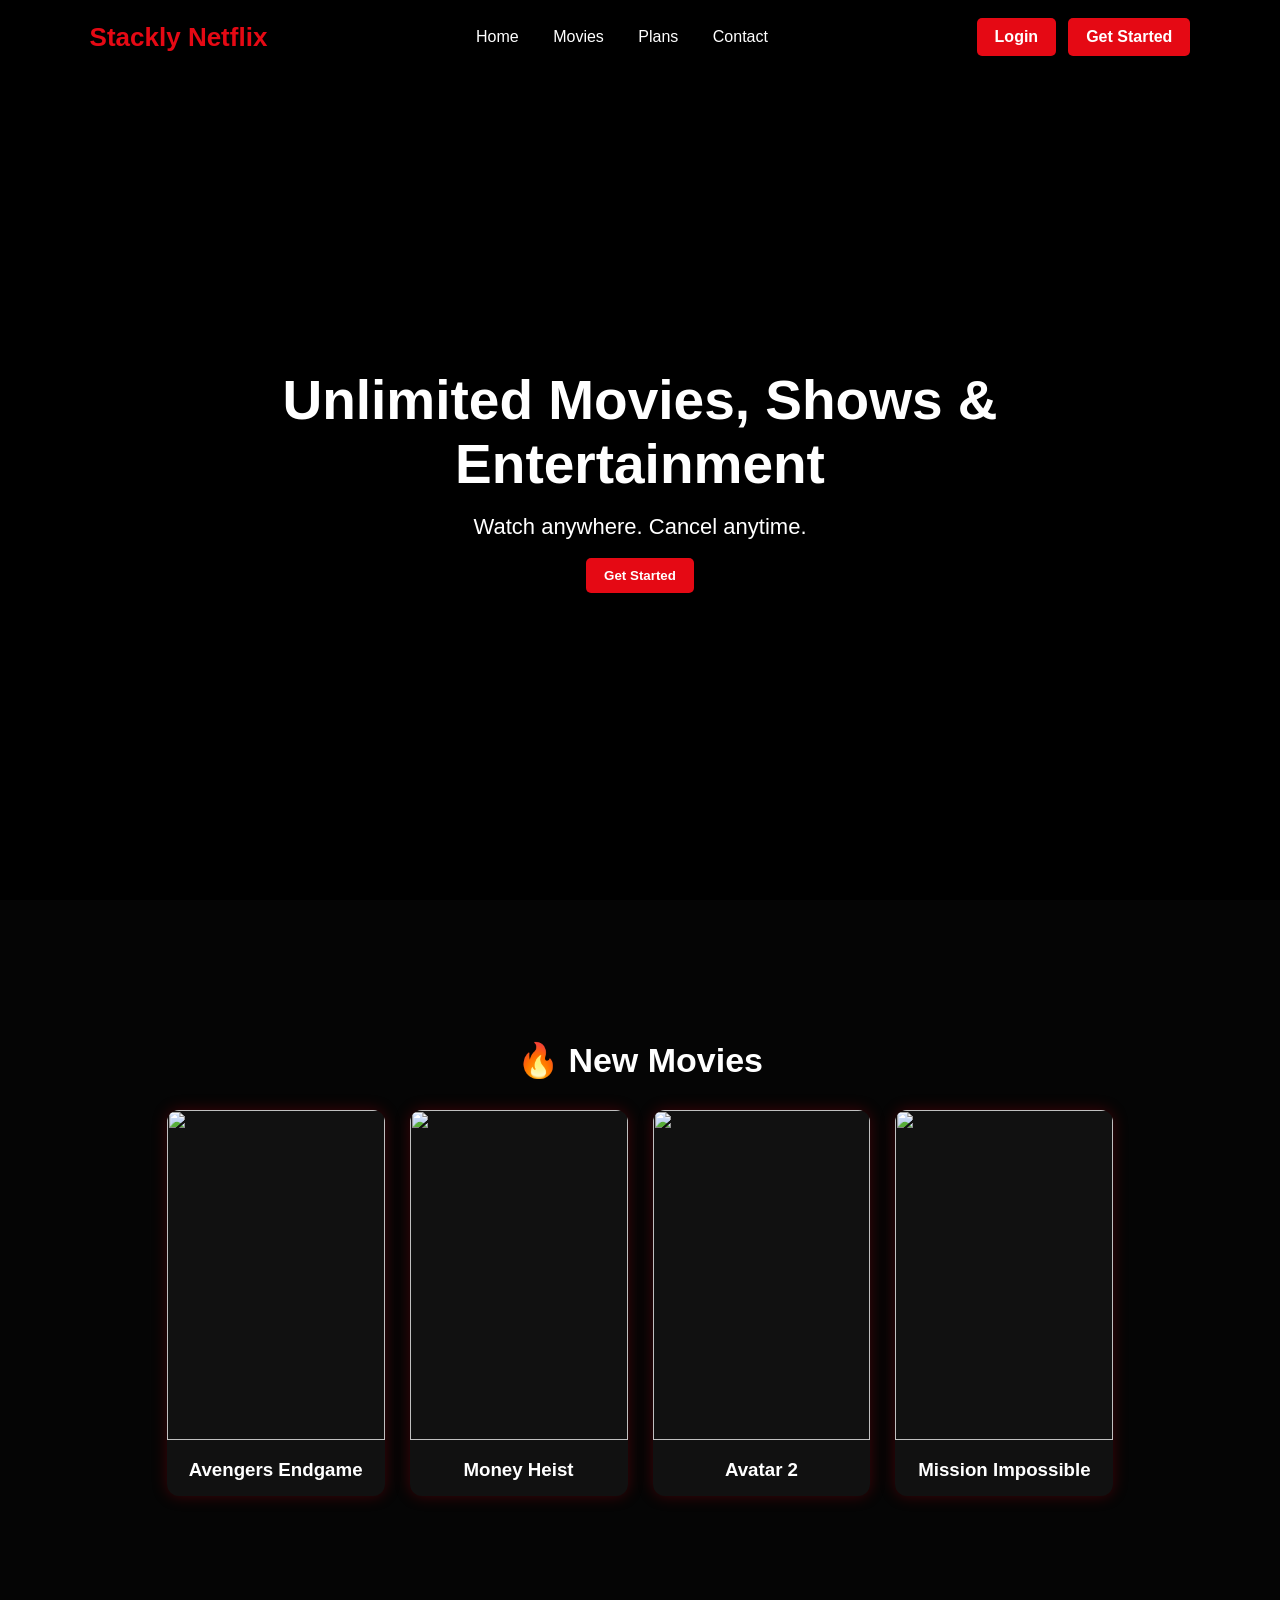
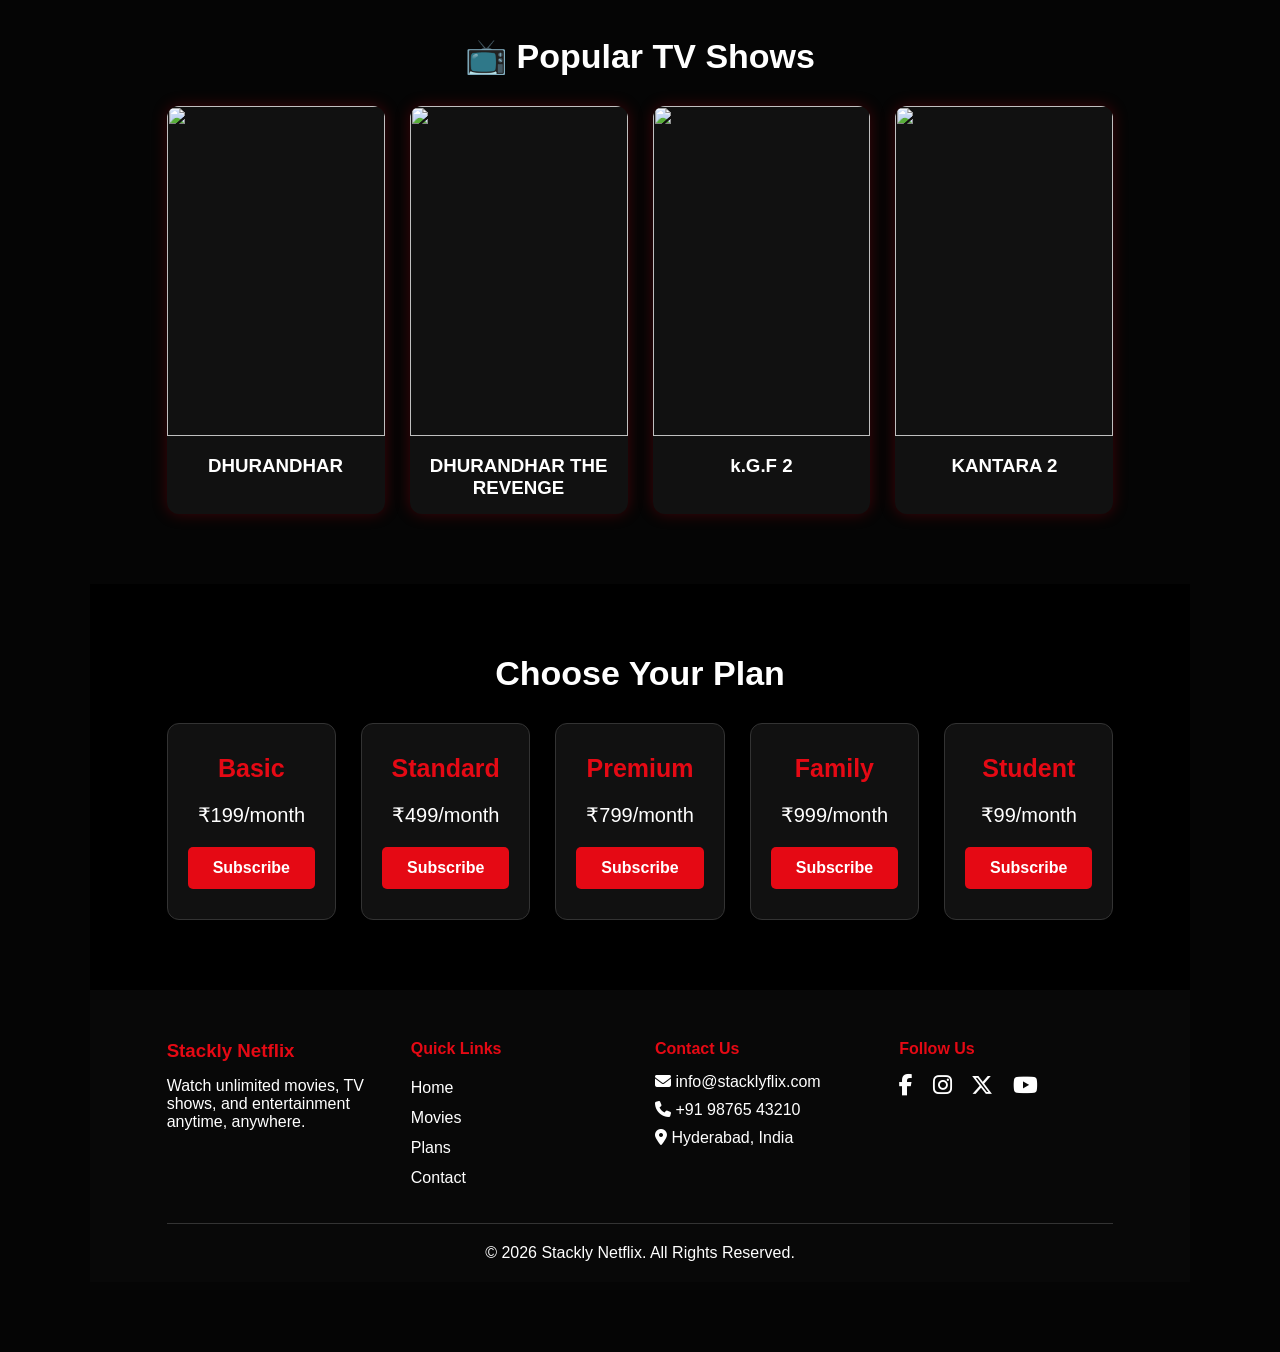
==== index.html @ 2a537968 "Add files via upload" ====
<!DOCTYPE html>
<html lang="en">
<head>
  <meta charset="UTF-8" />
  <meta name="viewport" content="width=device-width, initial-scale=1.0" />
  <title>Stackly Netflix</title>
  <link rel="stylesheet" href="style.css" />
  <link rel="stylesheet" href="https://cdnjs.cloudflare.com/ajax/libs/font-awesome/6.5.1/css/all.min.css">
</head>

<body>
<!-- STACKLY LOADER -->
<div id="stackly-loader">
  <div class="stackly-spinner"></div>
  <div class="stackly-text">STACKLY</div>
</div>

<header>
  <h2 class="logo">Stackly Netflix</h2>

 <nav id="navLinks">
 <a href="#home">Home</a>
<a href="#movies">Movies</a>
<a href="#plans">Plans</a>
<a href="#contact">Contact</a>
</nav>
<div class="header-buttons">
  <a href="login.html" class="login">Login</a>
  <a href="get.html" class="get-started">
    Get Started
  </a>
</div>

  <button class="menu" onclick="toggleMenu()">☰</button>
</header>

<section class="hero">
  <div class="hero-content">
    <h1>Unlimited Movies, Shows & Entertainment</h1>
    <p>Watch anywhere. Cancel anytime.</p>

    <button class="hero-btn" onclick="window.location.href='get.html'">
      Get Started
    </button>

  </div>
</section>

<section id="movies" class="movies">
  <section class="movies">
  <h2>🔥 New Movies</h2>

  <div class="movie-grid">
    <div class="card">
      <img src="https://image.tmdb.org/t/p/original/z0gRHPKq0uX2YY5YqKRLiRCoBqN.jpg" alt="">
      <h3>Avengers Endgame</h3>
    </div>

    <div class="card">
      <img src="https://wallpapers.com/images/file/money-heist-mask-poster-dx4lvs2rl0ue430z.jpg" alt="">
      <h3>Money Heist</h3>
    </div>

    <div class="card">
      <img src="https://wallpapercave.com/wp/wp11484155.jpg" alt="">
      <h3>Avatar 2</h3>
    </div>

    <div class="card">
      <img src="https://static1.srcdn.com/wordpress/wp-content/uploads/2023/05/mission-impossible-dead-reckoning-poster.jpg" alt="">
      <h3>Mission Impossible</h3>
    </div>
  </div>
</section>

<section class="movies">
  <h2>📺 Popular TV Shows</h2>

  <div class="movie-grid">
    <div class="card">
      <img src="https://image.tmdb.org/t/p/original/zSZhWTkPBom7kb8cACf2H9eKeXo.jpg" alt="">
      <h3>DHURANDHAR</h3>
    </div>

    <div class="card">
      <img src="https://images.herzindagi.info/her-zindagi-english/images/2026/03/18/article/image/Dhurandhar-2-Twitter-Review-1773849126388.webp" alt="">
      <h3>DHURANDHAR THE REVENGE</h3>
    </div>

    <div class="card">
      <img src="https://wallpapers.com/images/hd/kgf-4k-chapter-2-poster-jraa73rvcy52zh1f.jpg" alt="">
      <h3>k.G.F 2</h3>
    </div>

    <div class="card">
      <img src="https://img.boxofficewala.in/spai/ret_img,q_cdnize/boxofficewala.in/wp-content/uploads/2025/10/kantara.webp" alt="">
      <h3>KANTARA 2</h3>
    </div>
  </div>
</section>


<section id="plans" class="plans">
  <h2>Choose Your Plan</h2>
  <div class="plan-box">
    <div class="plan">
      <h3>Basic</h3>
      <p>₹199/month</p>
      <a href="404.html" class="subscribe-btn">Subscribe</a>
    </div>
    <div class="plan">
      <h3>Standard</h3>
      <p>₹499/month</p>
      <a href="404.html" class="subscribe-btn">Subscribe</a>
    </div>
    <div class="plan">
      <h3>Premium</h3>
      <p>₹799/month</p>
      <a href="404.html" class="subscribe-btn">Subscribe</a>
    </div>
    <div class="plan">
      <h3>Family</h3>
      <p>₹999/month</p>
      <a href="404.html" class="subscribe-btn">Subscribe</a>
    </div>
    <div class="plan">
      <h3>Student</h3>
      <p>₹99/month</p>
      <a href="404.html" class="subscribe-btn">Subscribe</a>
      
  </div>

</section>

<footer id="contact">
  <div class="footer-container">

    <div class="footer-about">
      <h3>Stackly Netflix</h3>
      <p>Watch unlimited movies, TV shows, and entertainment anytime, anywhere.</p>
    </div>

    <div class="footer-links">
      <h4>Quick Links</h4>
      <ul>
        <li><a href="#home">Home</a></li>
        <li><a href="#movies">Movies</a></li>
        <li><a href="#plans">Plans</a></li>
        <li><a href="#contact">Contact</a></li>
      </ul>
    </div>

    <div class="footer-contact">
      <h4>Contact Us</h4>
      <p><i class="fas fa-envelope"></i> info@stacklyflix.com</p>
      <p><i class="fas fa-phone"></i> +91 98765 43210</p>
      <p><i class="fas fa-map-marker-alt"></i> Hyderabad, India</p>
    </div>

    <div class="footer-social">

      <h4>Follow Us</h4>
      <div class="social-icons">
        <a href="404.html"><i class="fab fa-facebook-f"></i></a>
        <a href="404.html"><i class="fab fa-instagram"></i></a>
        <a href="404.html"><i class="fab fa-x-twitter"></i></a>
        <a href="404.html"><i class="fab fa-youtube"></i></a>
      </div>
    </div>

  </div>

  <div class="footer-bottom">
    <p>© <span id="year"></span> Stackly Netflix. All Rights Reserved.</p>
  </div>
</footer>

<script src="script.js"></script>
</body>
</html>
---- style.css ----
* {
  margin: 0;
  padding: 0;
  box-sizing: border-box;
  font-family: Arial, sans-serif;
}

html {
  scroll-behavior: smooth;
}

body {
  background: #000;
  color: #fff;
}

/* LOADER */
#stackly-loader {
  position: fixed;
  inset: 0;
  background: #000;
  display: flex;
  flex-direction: column;
  align-items: center;
  justify-content: center;
  z-index: 99999;
}

.stackly-spinner {
  width: 70px;
  height: 70px;
  border: 6px solid #333;
  border-top: 6px solid #e50914;
  border-radius: 50%;
  animation: spin 1s linear infinite;
}

.stackly-text {
  margin-top: 20px;
  color: #e50914;
  font-size: 30px;
  font-weight: bold;
  letter-spacing: 4px;
}

#stackly-loader.hide {
  opacity: 0;
  visibility: hidden;
  transition: 0.6s ease;
}

@keyframes spin {
  to {
    transform: rotate(360deg);
  }
}

/* HEADER */
header {
  width: 100%;
  padding: 18px 7%;
  display: flex;
  align-items: center;
  justify-content: space-between;
  background: rgba(0, 0, 0, 0.85);
  position: fixed;
  top: 0;
  z-index: 1000;
}

.logo {
  color: #e50914;
  font-size: 26px;
}

nav a {
  color: #fff;
  text-decoration: none;
  margin: 0 15px;
  font-weight: 500;
}

nav a:hover {
  color: #e50914;
}

.header-buttons {
  display: flex;
  gap: 12px;
  align-items: center;
}

.login,
.get-started,
.hero-btn,
.plan button {
  background: #e50914;
  color: #fff;
  border: none;
  padding: 10px 18px;
  border-radius: 5px;
  cursor: pointer;
  text-decoration: none;
  font-weight: bold;
}

.login:hover,
.get-started:hover,
.hero-btn:hover,
.plan button:hover {
  background: #b20710;
}

.menu {
  display: none;
  background: none;
  color: white;
  border: none;
  font-size: 30px;
  cursor: pointer;
}

/* HERO */
.hero {
  min-height: 100vh;
  background:
    linear-gradient(rgba(0,0,0,0.7), rgba(0,0,0,0.8)),
    url("https://wallpapercave.com/wp/wp1917119.jpg") center/cover no-repeat;
  display: flex;
  align-items: center;
  justify-content: center;
  text-align: center;
  padding: 120px 20px 60px;
}

.hero-content h1 {
  font-size: 55px;
  max-width: 850px;
}

.hero-content p {
  font-size: 22px;
  margin: 18px 0;
}

/* MOVIES */
.movies {
  padding: 70px 7%;
  background: #050505;
}

.movies h2,
.plans h2 {
  font-size: 34px;
  margin-bottom: 30px;
  text-align: center;
}

.movie-grid {
  display: grid;
  grid-template-columns: repeat(4, 1fr);
  gap: 25px;
}

.card {
  background: #111;
  border-radius: 12px;
  overflow: hidden;
  transition: 0.3s;
  box-shadow: 0 0 15px rgba(229, 9, 20, 0.25);
}

.card:hover {
  transform: translateY(-10px);
  box-shadow: 0 0 25px rgba(229, 9, 20, 0.6);
}

.card img {
  width: 100%;
  height: 330px;
  object-fit: cover;
}

.card h3 {
  padding: 15px;
  text-align: center;
}
.subscribe-btn {
  display: inline-block;
  padding: 12px 25px;
  background: #e50914;
  color: #fff;
  text-decoration: none;
  border-radius: 5px;
  font-weight: bold;
}

.subscribe-btn:hover {
  background: #b20710;
}
/* PLANS */
.plans {
  padding: 70px 7%;
  background: #000;
}

.plan-box {
  display: grid;
  grid-template-columns: repeat(5, 1fr);
  gap: 25px;
}

.plan {
  background: #111;
  padding: 30px 20px;
  text-align: center;
  border-radius: 12px;
  border: 1px solid #333;
  transition: 0.3s;
}

.plan:hover {
  transform: scale(1.05);
  border-color: #e50914;
  box-shadow: 0 0 25px rgba(229, 9, 20, 0.5);
}

.plan h3 {
  color: #e50914;
  font-size: 25px;
}

.plan p {
  margin: 20px 0;
  font-size: 20px;
}

/* FOOTER */
footer {
  background: #080808;
  padding: 50px 7% 20px;
}

.footer-container {
  display: grid;
  grid-template-columns: repeat(4, 1fr);
  gap: 30px;
}

footer h3,
footer h4 {
  color: #e50914;
  margin-bottom: 15px;
}

.footer-links ul {
  list-style: none;
}

.footer-links a {
  color: white;
  text-decoration: none;
  line-height: 30px;
}

.footer-links a:hover {
  color: #e50914;
}

.footer-contact p {
  margin-bottom: 10px;
}

.social-icons a {
  color: white;
  margin-right: 15px;
  font-size: 22px;
}

.social-icons a:hover {
  color: #e50914;
}

.footer-bottom {
  text-align: center;
  border-top: 1px solid #333;
  margin-top: 30px;
  padding-top: 20px;
}

/* RESPONSIVE */
@media (max-width: 992px) {
  .movie-grid,
  .plan-box,
  .footer-container {
    grid-template-columns: repeat(2, 1fr);
  }

  .hero-content h1 {
    font-size: 42px;
  }
}

@media (max-width: 768px) {
  nav {
    position: absolute;
    top: 70px;
    left: 0;
    width: 100%;
    background: #000;
    display: none;
    flex-direction: column;
    text-align: center;
    padding: 20px 0;
  }

  nav.active {
    display: flex;
  }

  nav a {
    margin: 12px 0;
  }

  .header-buttons {
    display: none;
  }

  .menu {
    display: block;
  }

  .movie-grid,
  .plan-box,
  .footer-container {
    grid-template-columns: 1fr;
  }

  .hero-content h1 {
    font-size: 32px;
  }

  .hero-content p {
    font-size: 18px;
  }

  .card img {
    height: 380px;
  }
}
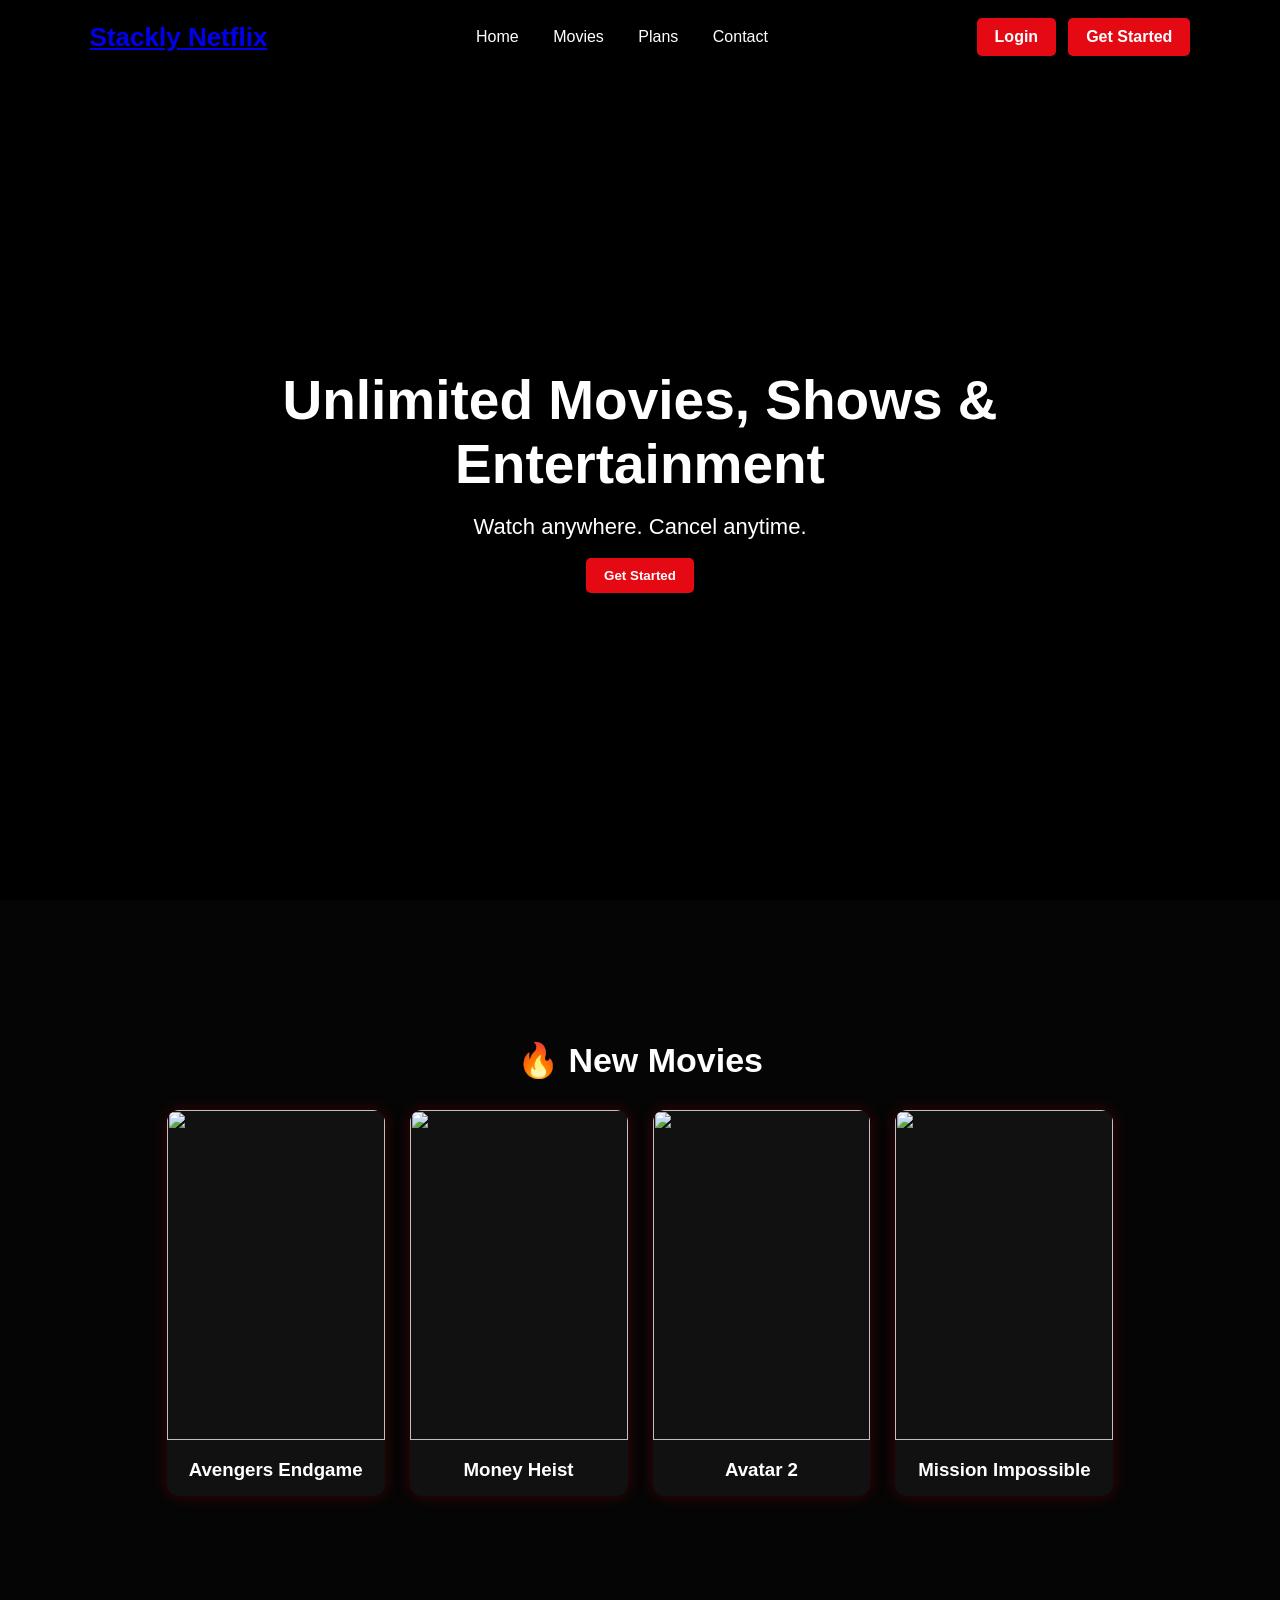
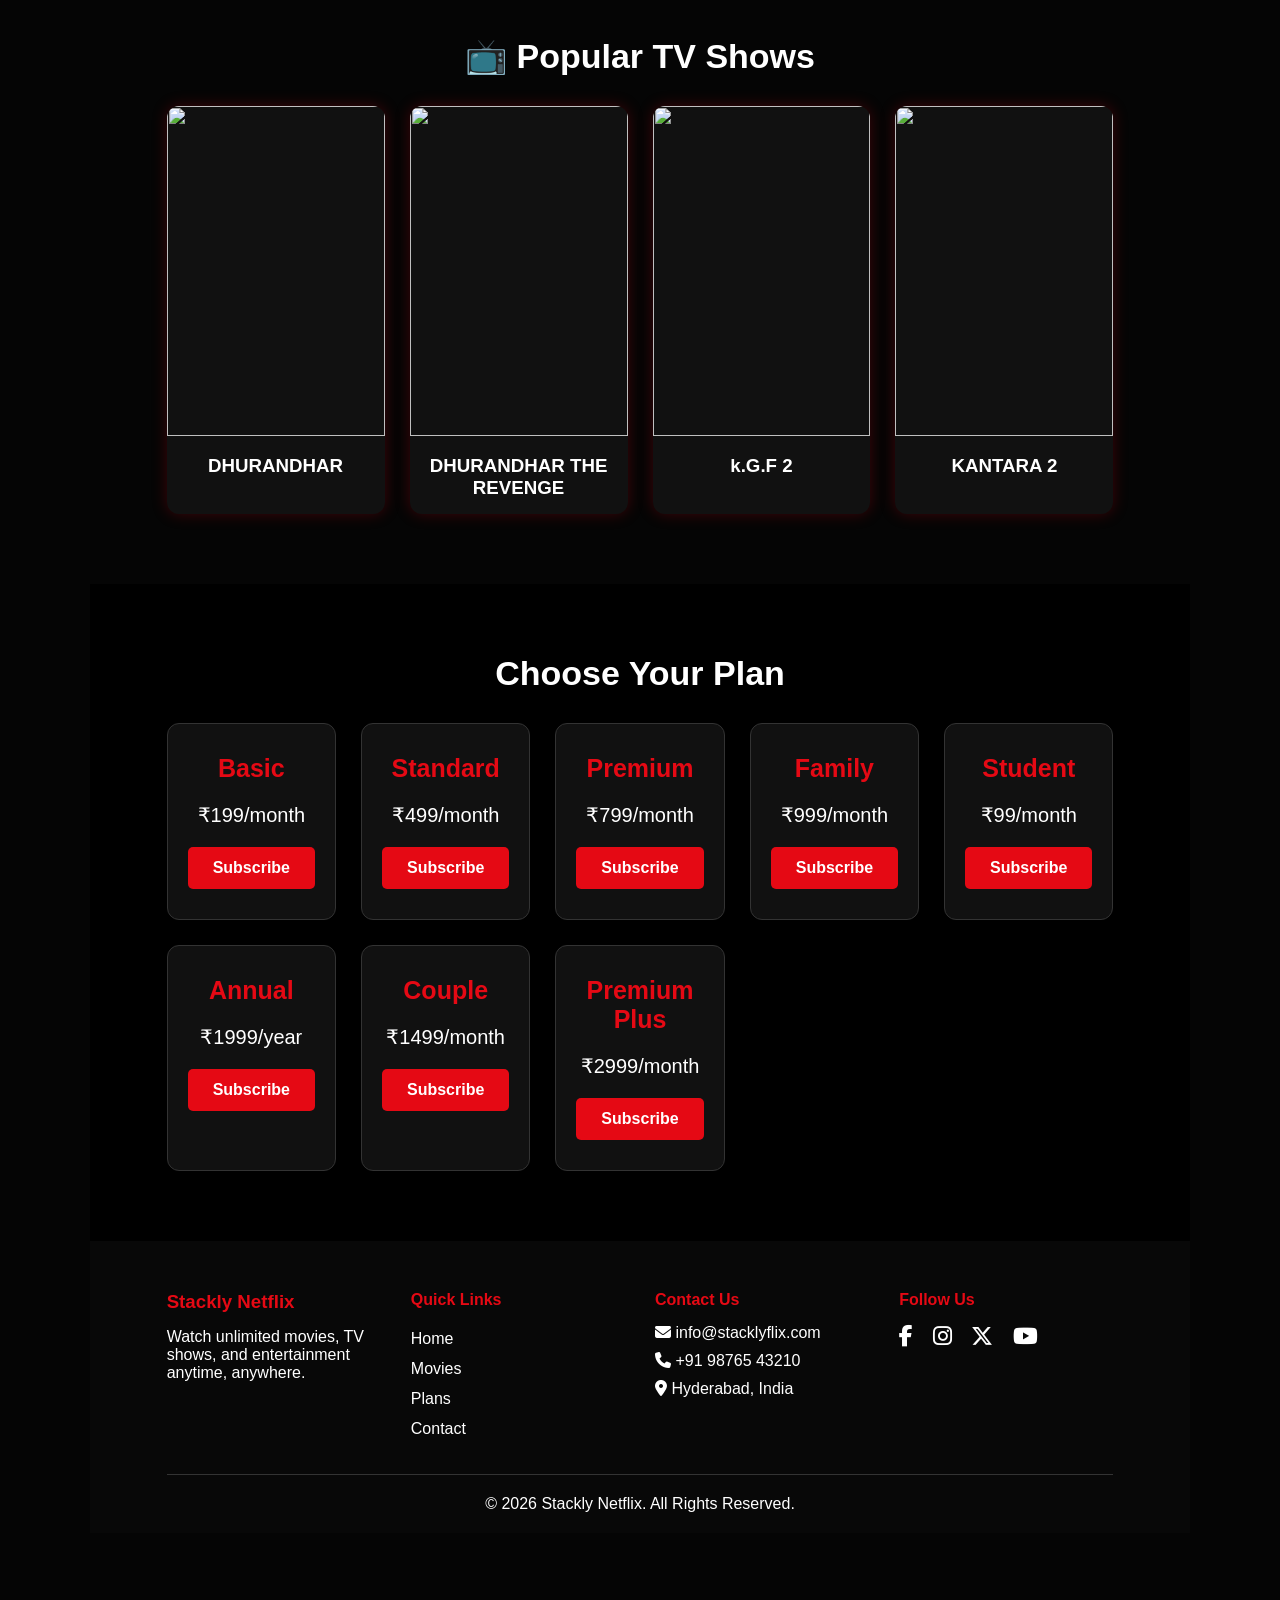
==== commit a09416e9: "Add files via upload" ====
--- a/index.html
+++ b/index.html
@@ -16,14 +16,17 @@
 </div>
 
 <header>
-  <h2 class="logo">Stackly Netflix</h2>
+  <h2 class="logo">
+  <a href="index.html">Stackly Netflix</a>
+</h2>
 
  <nav id="navLinks">
- <a href="#home">Home</a>
+<a href="#home">Home</a>
 <a href="#movies">Movies</a>
 <a href="#plans">Plans</a>
 <a href="#contact">Contact</a>
 </nav>
+
 <div class="header-buttons">
   <a href="login.html" class="login">Login</a>
   <a href="get.html" class="get-started">
@@ -34,7 +37,7 @@
   <button class="menu" onclick="toggleMenu()">☰</button>
 </header>
 
-<section class="hero">
+<section id="home" class="hero">
   <div class="hero-content">
     <h1>Unlimited Movies, Shows & Entertainment</h1>
     <p>Watch anywhere. Cancel anytime.</p>
@@ -108,26 +111,45 @@
       <p>₹199/month</p>
       <a href="404.html" class="subscribe-btn">Subscribe</a>
     </div>
+
     <div class="plan">
       <h3>Standard</h3>
       <p>₹499/month</p>
       <a href="404.html" class="subscribe-btn">Subscribe</a>
     </div>
+
     <div class="plan">
       <h3>Premium</h3>
       <p>₹799/month</p>
       <a href="404.html" class="subscribe-btn">Subscribe</a>
     </div>
+
     <div class="plan">
       <h3>Family</h3>
       <p>₹999/month</p>
       <a href="404.html" class="subscribe-btn">Subscribe</a>
     </div>
+
     <div class="plan">
       <h3>Student</h3>
       <p>₹99/month</p>
       <a href="404.html" class="subscribe-btn">Subscribe</a>
       
+  </div>
+  <div class="plan">
+      <h3>Annual</h3>
+      <p>₹1999/year</p>
+      <a href="404.html" class="subscribe-btn">Subscribe</a>
+  </div>
+  <div class="plan">
+      <h3>Couple</h3>
+      <p>₹1499/month</p>
+      <a href="404.html" class="subscribe-btn">Subscribe</a>
+  </div>
+  <div class="plan">
+      <h3>Premium Plus</h3>
+      <p>₹2999/month</p>
+      <a href="404.html" class="subscribe-btn">Subscribe</a>
   </div>
 
 </section>
@@ -158,7 +180,6 @@
     </div>
 
     <div class="footer-social">
-
       <h4>Follow Us</h4>
       <div class="social-icons">
         <a href="404.html"><i class="fab fa-facebook-f"></i></a>
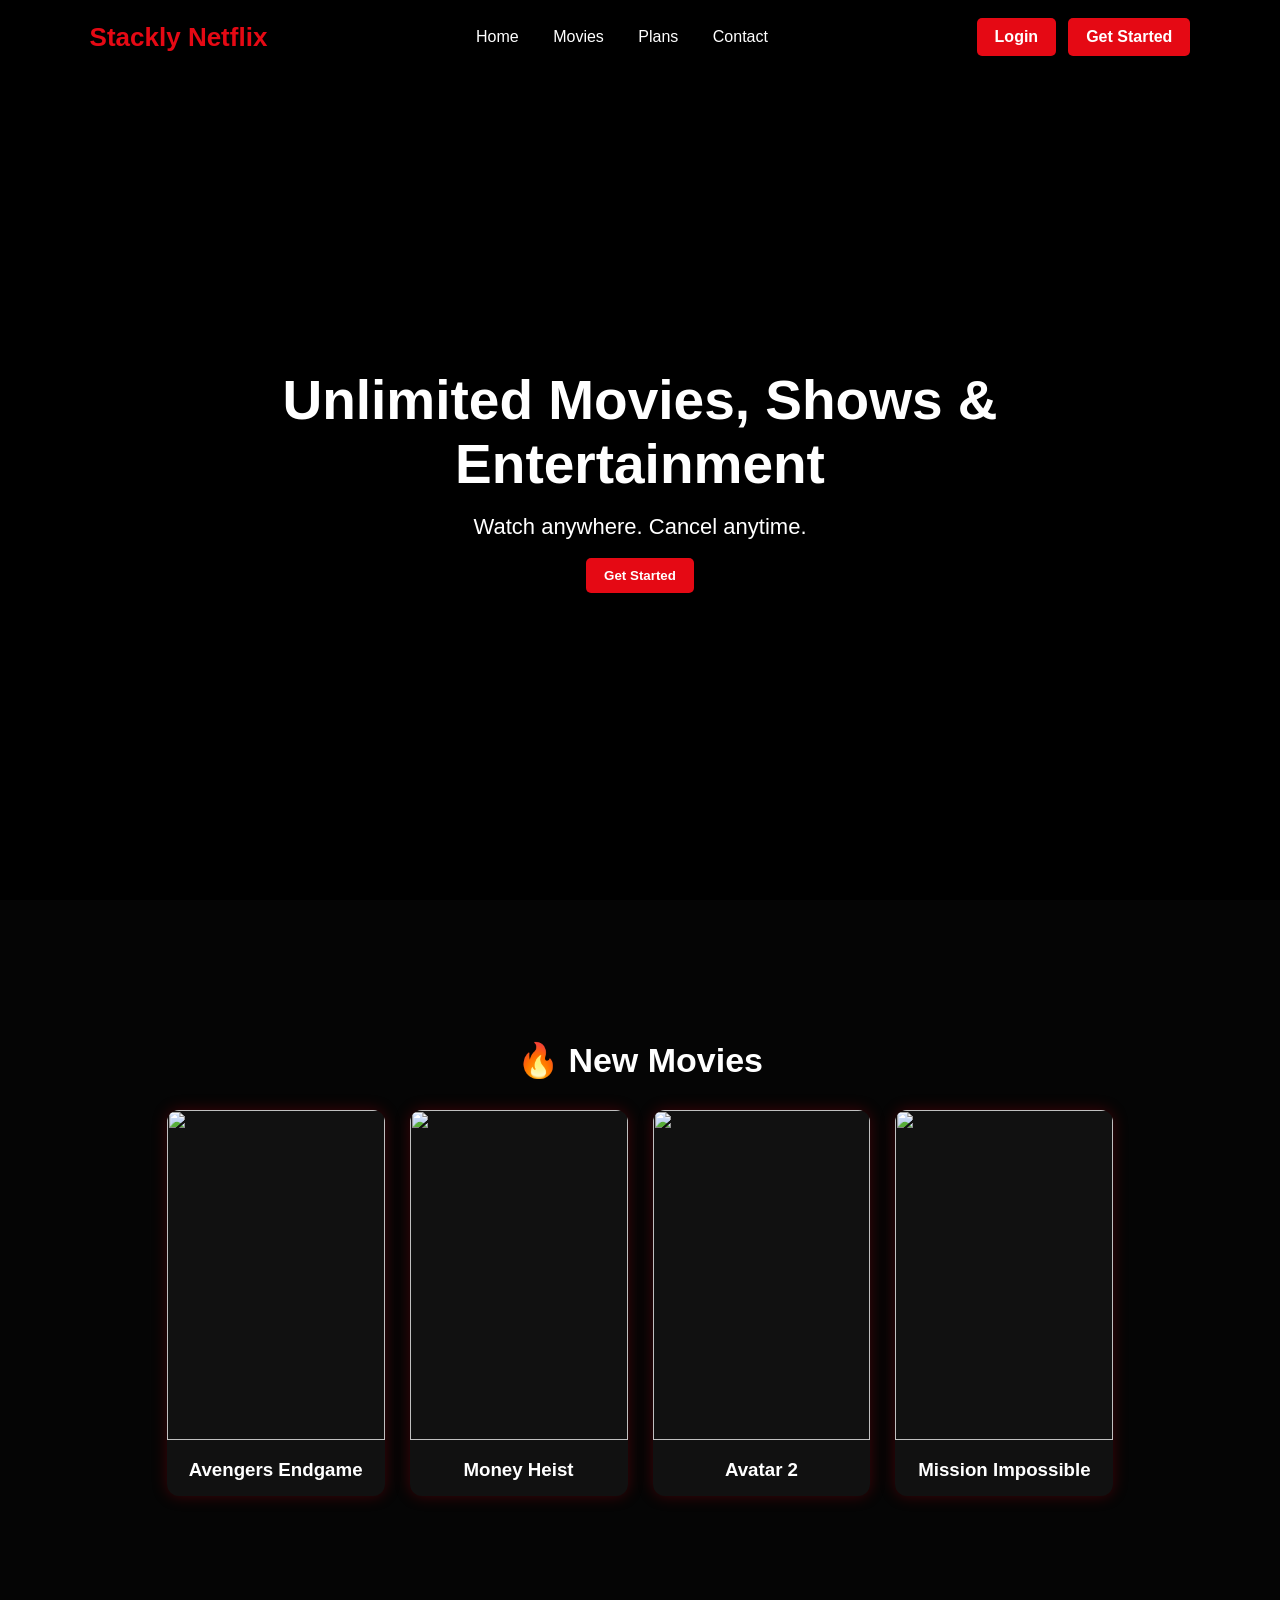
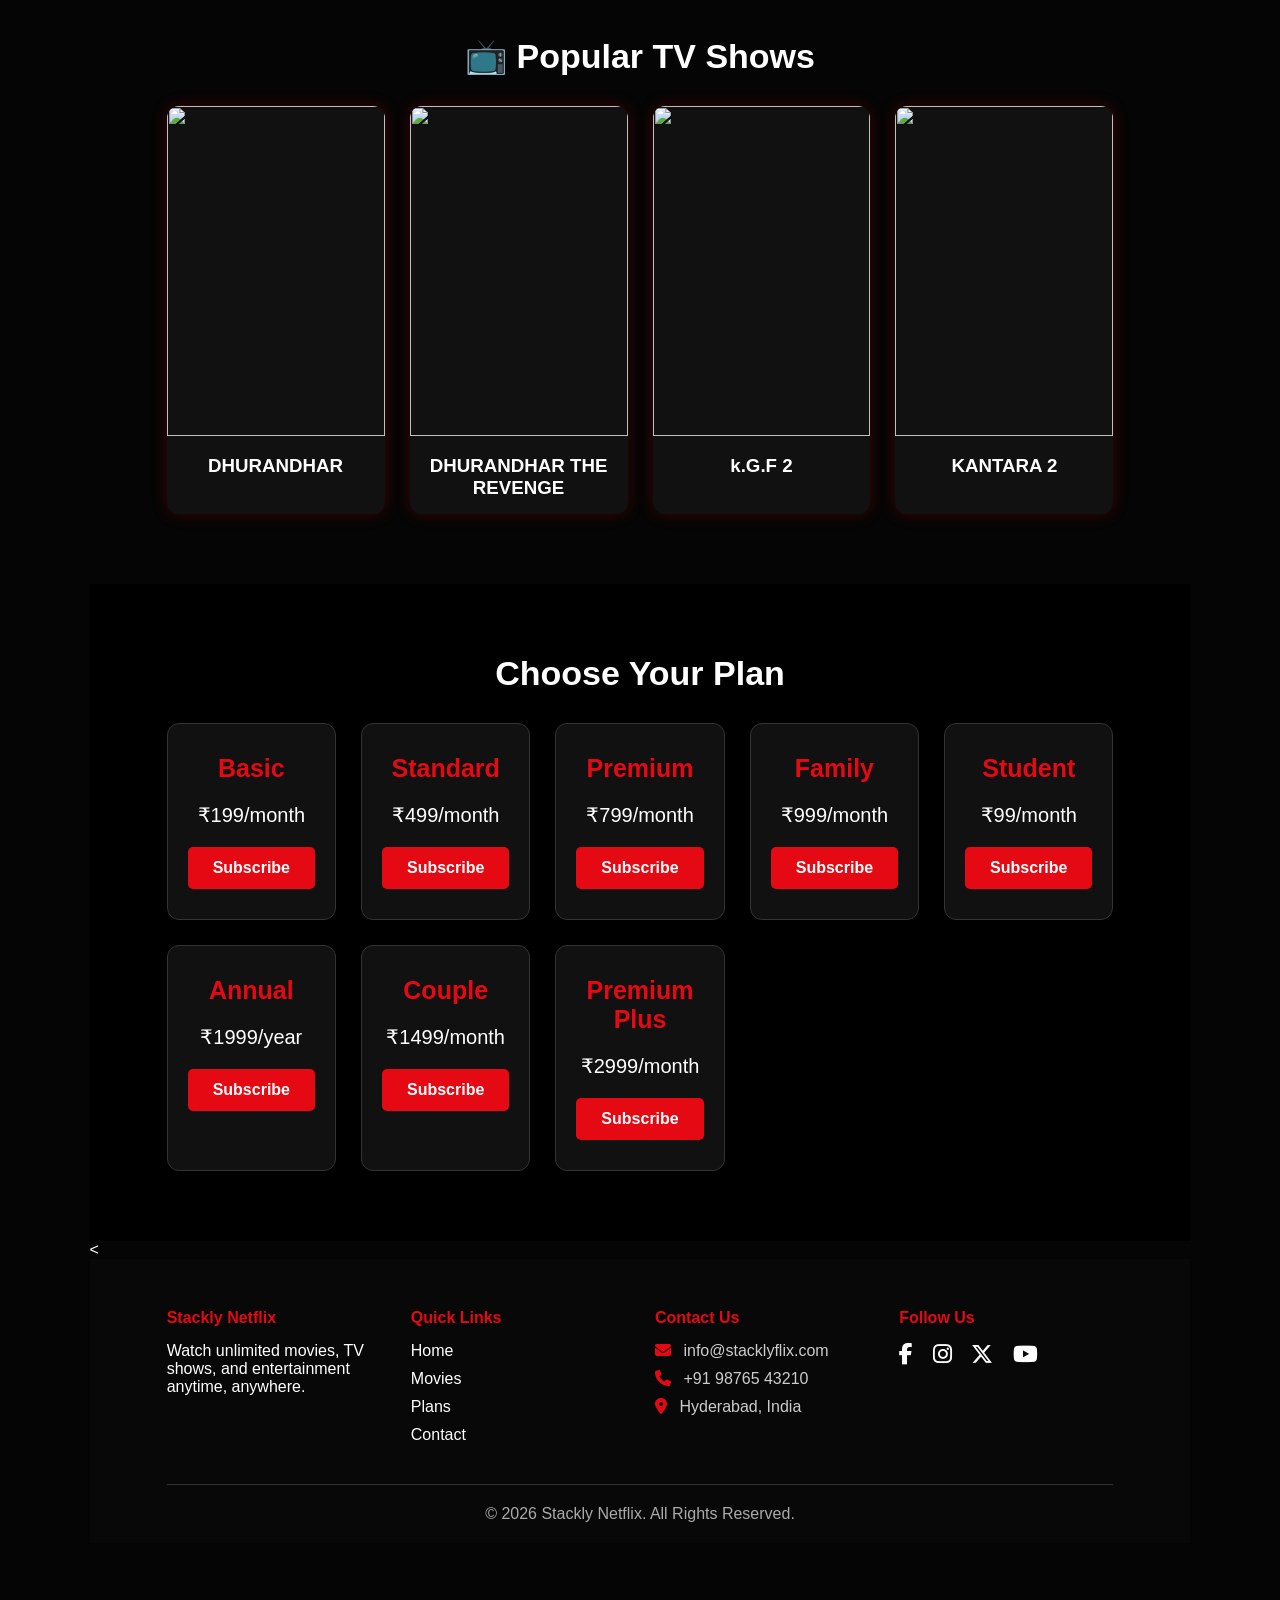
==== commit 132fdcb3: "Add files via upload" ====
--- a/index.html
+++ b/index.html
@@ -22,14 +22,14 @@
 
  <nav id="navLinks">
 <a href="#home">Home</a>
-<a href="#movies">Movies</a>
-<a href="#plans">Plans</a>
-<a href="#contact">Contact</a>
+<a href="404.html">Movies</a>
+<a href="404.html">Plans</a>
+<a href="404.html">Contact</a>
 </nav>
 
 <div class="header-buttons">
-  <a href="login.html" class="login">Login</a>
-  <a href="get.html" class="get-started">
+  <a href="404.html" class="login">Login</a>
+  <a href="404.html" class="get-started">
     Get Started
   </a>
 </div>
@@ -42,7 +42,7 @@
     <h1>Unlimited Movies, Shows & Entertainment</h1>
     <p>Watch anywhere. Cancel anytime.</p>
 
-    <button class="hero-btn" onclick="window.location.href='get.html'">
+    <button class="hero-btn" onclick="window.location.href='404.html'">
       Get Started
     </button>
 
@@ -154,48 +154,49 @@
 
 </section>
 
-<footer id="contact">
-  <div class="footer-container">
-
-    <div class="footer-about">
-      <h3>Stackly Netflix</h3>
-      <p>Watch unlimited movies, TV shows, and entertainment anytime, anywhere.</p>
-    </div>
-
-    <div class="footer-links">
-      <h4>Quick Links</h4>
-      <ul>
-        <li><a href="#home">Home</a></li>
-        <li><a href="#movies">Movies</a></li>
-        <li><a href="#plans">Plans</a></li>
-        <li><a href="#contact">Contact</a></li>
-      </ul>
-    </div>
-
-    <div class="footer-contact">
-      <h4>Contact Us</h4>
-      <p><i class="fas fa-envelope"></i> info@stacklyflix.com</p>
-      <p><i class="fas fa-phone"></i> +91 98765 43210</p>
-      <p><i class="fas fa-map-marker-alt"></i> Hyderabad, India</p>
-    </div>
-
-    <div class="footer-social">
-      <h4>Follow Us</h4>
-      <div class="social-icons">
-        <a href="404.html"><i class="fab fa-facebook-f"></i></a>
-        <a href="404.html"><i class="fab fa-instagram"></i></a>
-        <a href="404.html"><i class="fab fa-x-twitter"></i></a>
-        <a href="404.html"><i class="fab fa-youtube"></i></a>
-      </div>
-    </div>
-
-  </div>
-
-  <div class="footer-bottom">
-    <p>© <span id="year"></span> Stackly Netflix. All Rights Reserved.</p>
-  </div>
-</footer>
-
+<<section>
+  <footer id="contact">
+    <div class="footer-container">
+
+      <div class="footer-about">
+        <h4><a href="404.html">Stackly Netflix</a></h4>
+        <p>Watch unlimited movies, TV shows, and entertainment anytime, anywhere.</p>
+      </div>
+
+      <div class="footer-links">
+        <h4>Quick Links</h4>
+        <ul>
+          <li><a href="#home">Home</a></li>
+          <li><a href="404.html">Movies</a></li>
+          <li><a href="404.html">Plans</a></li>
+          <li><a href="404.html">Contact</a></li>
+        </ul>
+      </div>
+
+      <div class="footer-contact">
+        <h4>Contact Us</h4>
+        <p><i class="fas fa-envelope"></i> info@stacklyflix.com</p>
+        <p><i class="fas fa-phone"></i> +91 98765 43210</p>
+        <p><i class="fas fa-map-marker-alt"></i> Hyderabad, India</p>
+      </div>
+
+      <div class="footer-social">
+        <h4>Follow Us</h4>
+        <div class="social-icons">
+          <a href="404.html"><i class="fab fa-facebook-f"></i></a>
+          <a href="404.html"><i class="fab fa-instagram"></i></a>
+          <a href="404.html"><i class="fab fa-x-twitter"></i></a>
+          <a href="404.html"><i class="fab fa-youtube"></i></a>
+        </div>
+      </div>
+
+    </div>
+
+    <div class="footer-bottom">
+      <p>© <span id="year"></span> Stackly Netflix. All Rights Reserved.</p>
+    </div>
+  </footer>
+</section>
 <script src="script.js"></script>
 </body>
 </html>
--- a/style.css
+++ b/style.css
@@ -6,8 +6,10 @@
 }
 
 html {
+
   scroll-behavior: smooth;
 }
+
 
 body {
   background: #000;
@@ -47,6 +49,11 @@
   opacity: 0;
   visibility: hidden;
   transition: 0.6s ease;
+}
+.logo a{
+  color: #e50914;
+  text-decoration: none;
+  font-weight: bold;
 }
 
 @keyframes spin {
@@ -238,6 +245,7 @@
 /* FOOTER */
 footer {
   background: #080808;
+  color: #fff;
   padding: 50px 7% 20px;
 }
 
@@ -247,34 +255,58 @@
   gap: 30px;
 }
 
-footer h3,
-footer h4 {
+/* Same color for all headings */
+.footer-about h4,
+.footer-links h4,
+.footer-contact h4,
+.footer-social h4 {
   color: #e50914;
   margin-bottom: 15px;
+}
+
+/* Stackly Netflix heading link */
+.footer-about h4 a {
+  color: #e50914;
+  text-decoration: none;
+}
+
+.footer-about h4 a:hover {
+  color: #ff3b3b;
 }
 
 .footer-links ul {
   list-style: none;
-}
-
-.footer-links a {
-  color: white;
-  text-decoration: none;
-  line-height: 30px;
-}
-
-.footer-links a:hover {
+  padding: 0;
+}
+
+.footer-links ul li {
+  margin-bottom: 10px;
+}
+
+.footer-links ul li a {
+  color: #fff;
+  text-decoration: none;
+}
+
+.footer-links ul li a:hover {
   color: #e50914;
 }
 
 .footer-contact p {
   margin-bottom: 10px;
+  color: #ccc;
+}
+
+.footer-contact i {
+  color: #e50914;
+  margin-right: 8px;
 }
 
 .social-icons a {
-  color: white;
+  color: #fff;
+  font-size: 22px;
   margin-right: 15px;
-  font-size: 22px;
+  transition: 0.3s;
 }
 
 .social-icons a:hover {
@@ -286,18 +318,24 @@
   border-top: 1px solid #333;
   margin-top: 30px;
   padding-top: 20px;
-}
-
-/* RESPONSIVE */
-@media (max-width: 992px) {
-  .movie-grid,
-  .plan-box,
+  color: #aaa;
+}
+
+@media (max-width: 768px) {
   .footer-container {
-    grid-template-columns: repeat(2, 1fr);
-  }
-
-  .hero-content h1 {
-    font-size: 42px;
+    grid-template-columns: 1fr;
+    text-align: center;
+  }
+}
+
+@media (max-width: 768px) {
+  .footer-container {
+    grid-template-columns: 1fr;
+    text-align: center;
+  }
+
+  .social-icons {
+    margin-top: 10px;
   }
 }
 
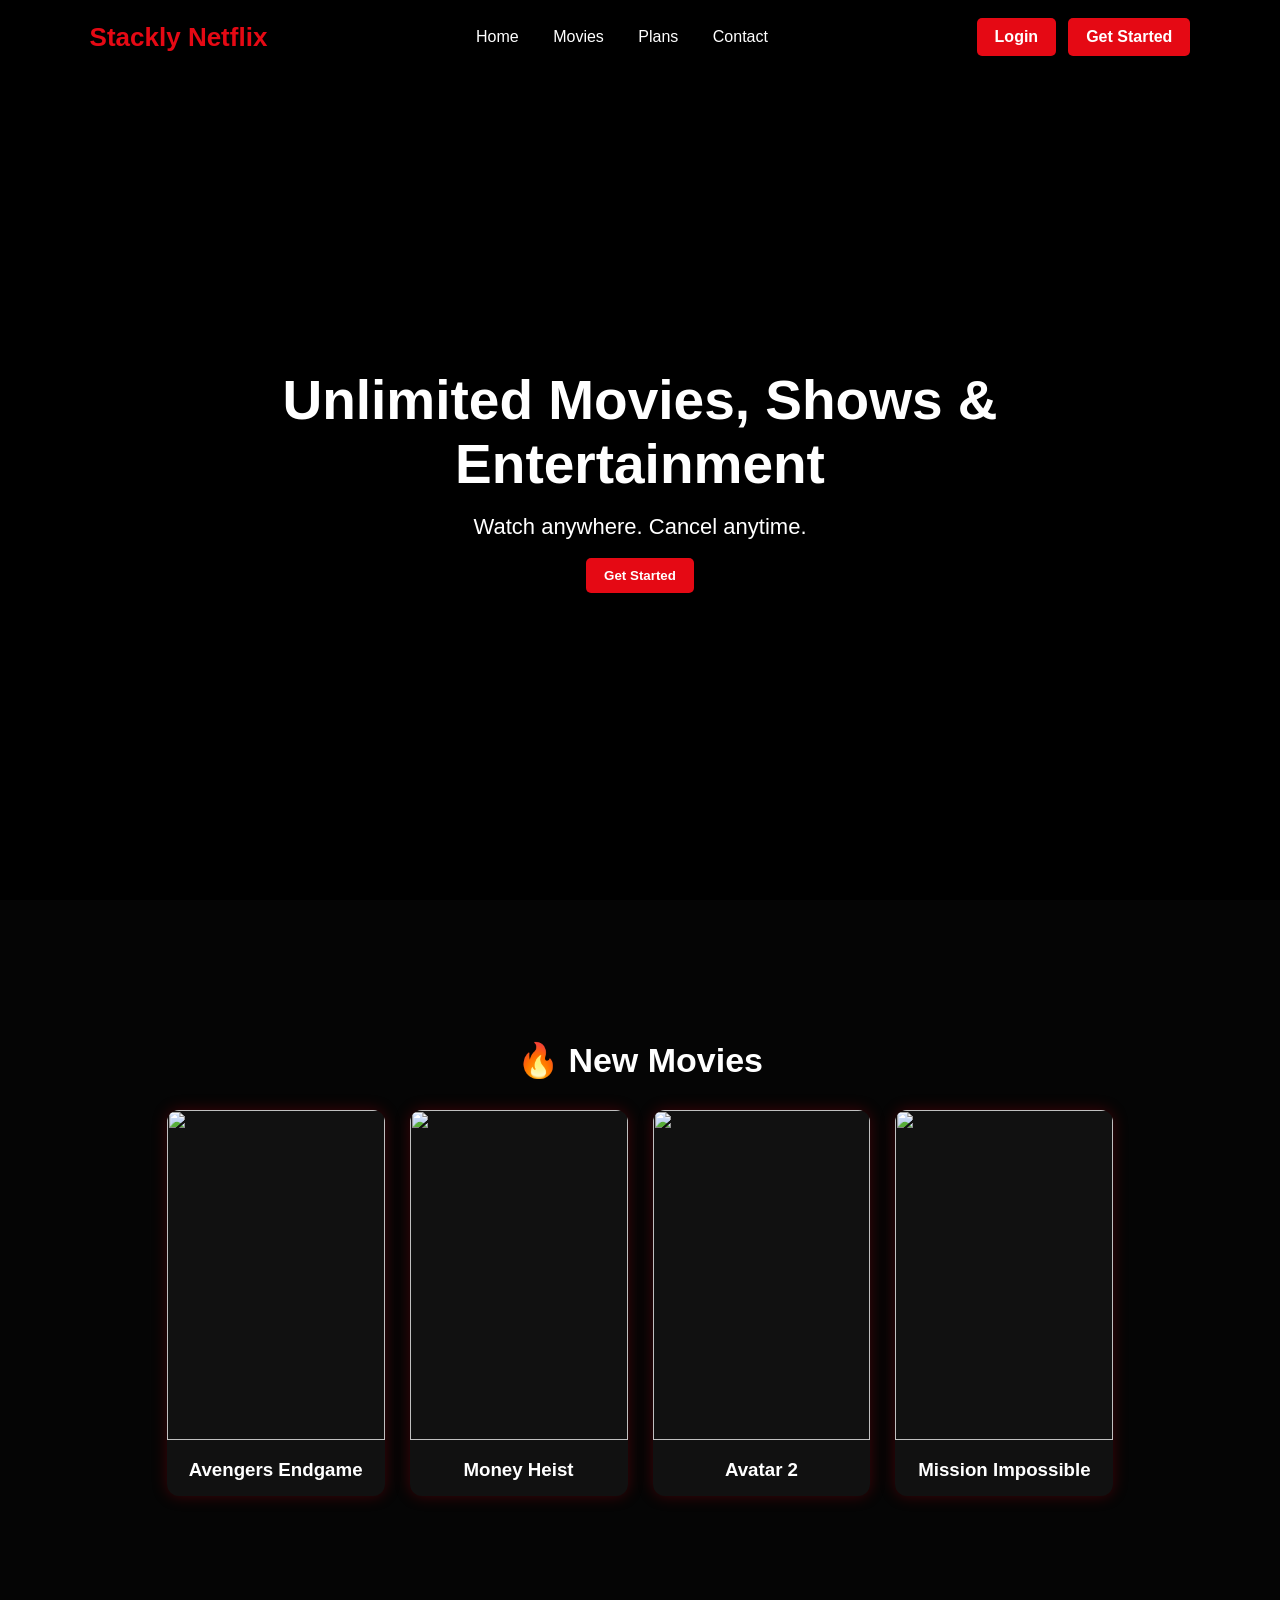
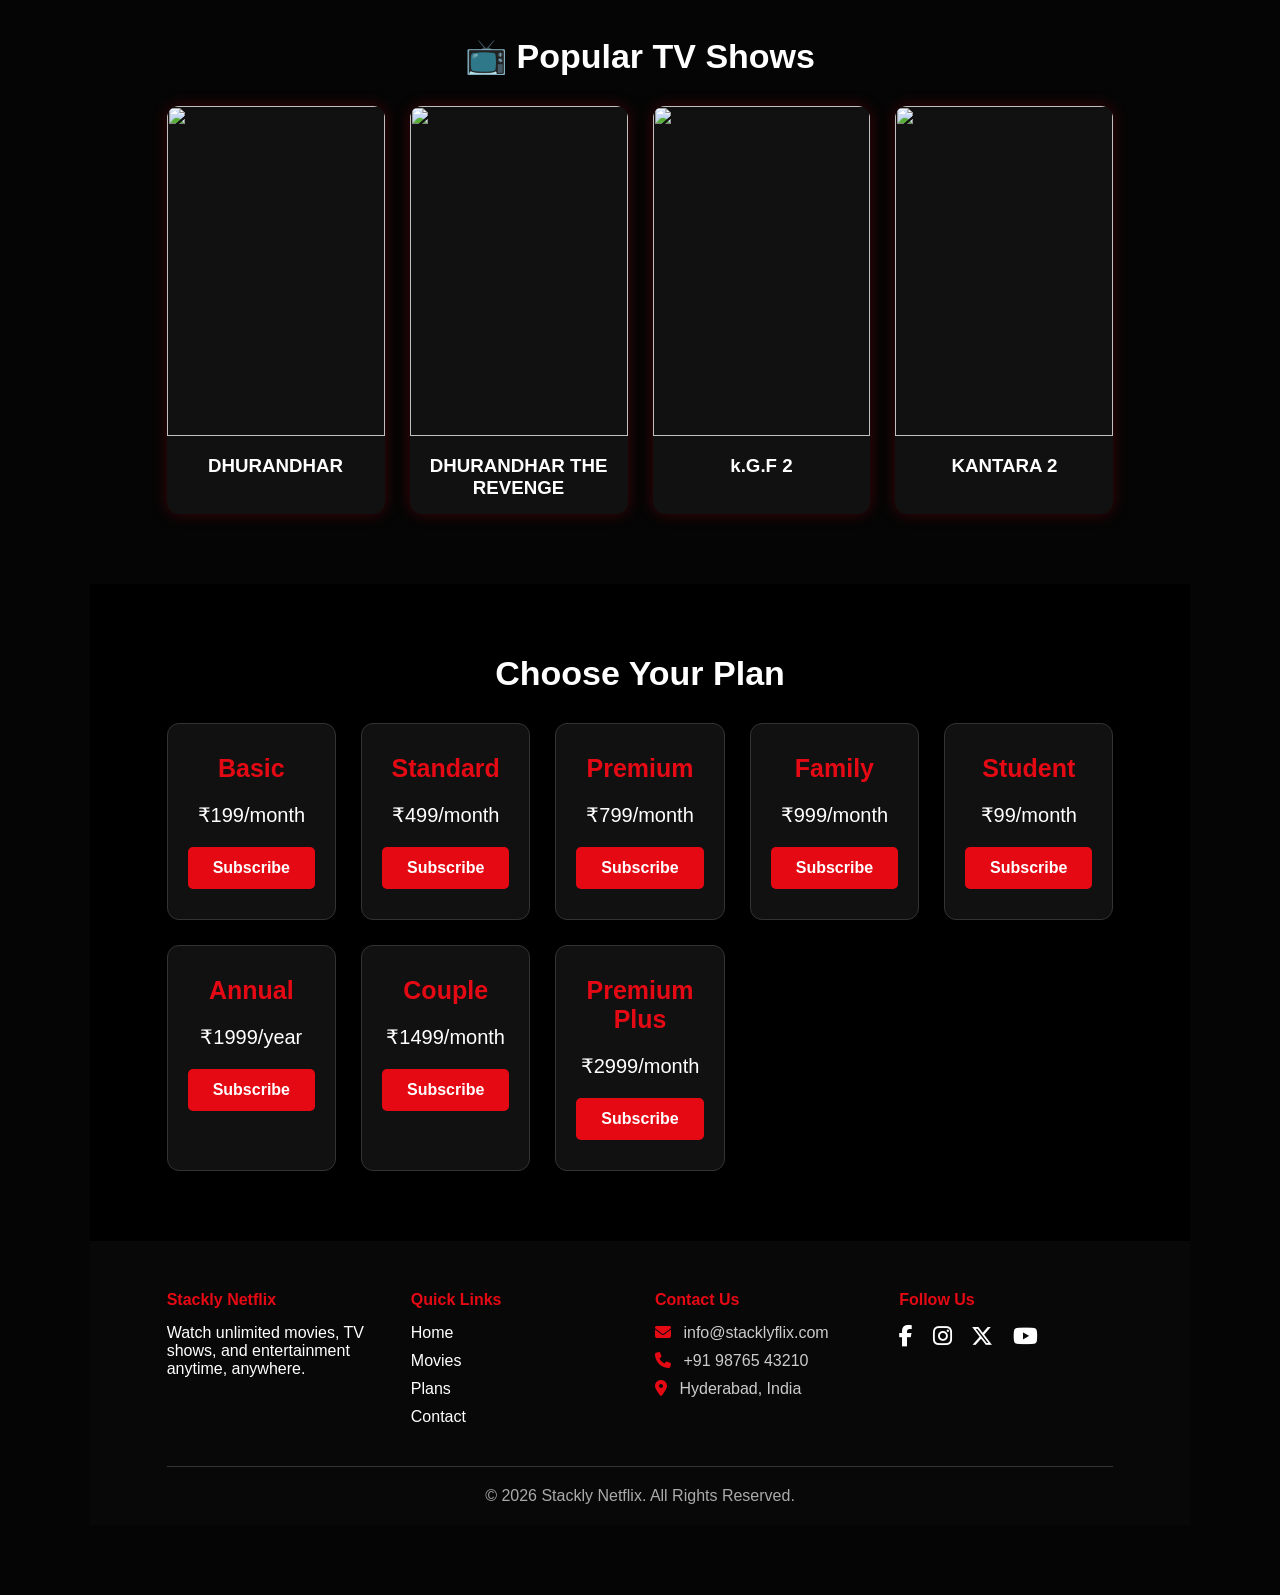
==== commit 047b7d86: "Add files via upload" ====
--- a/index.html
+++ b/index.html
@@ -154,7 +154,7 @@
 
 </section>
 
-<<section>
+<section>
   <footer id="contact">
     <div class="footer-container">
 
--- a/style.css
+++ b/style.css
@@ -341,15 +341,18 @@
 
 @media (max-width: 768px) {
   nav {
-    position: absolute;
+    position: fixed;
     top: 70px;
     left: 0;
     width: 100%;
+    height: calc(100vh - 70px);
     background: #000;
     display: none;
     flex-direction: column;
-    text-align: center;
-    padding: 20px 0;
+    align-items: center;
+    /* text-align: center; */
+    padding-top: 30px;
+    z-index: 2000;
   }
 
   nav.active {
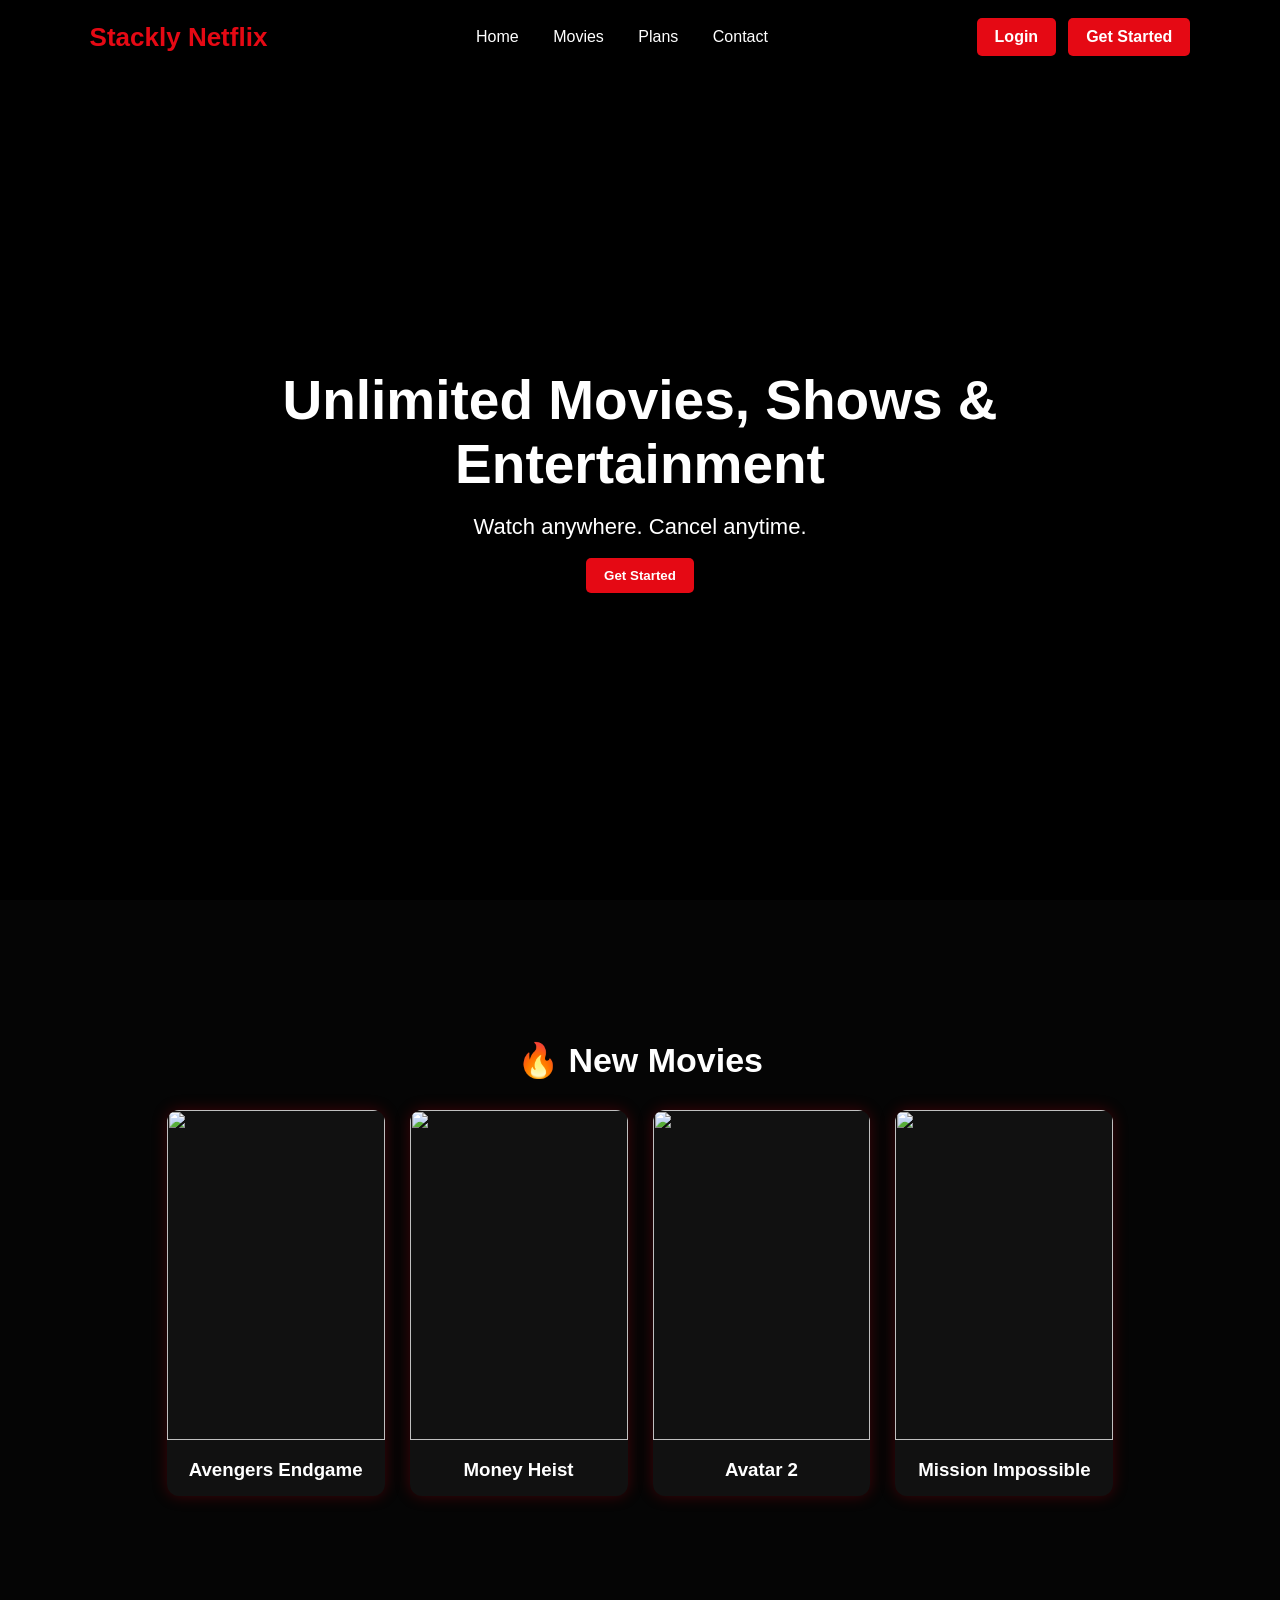
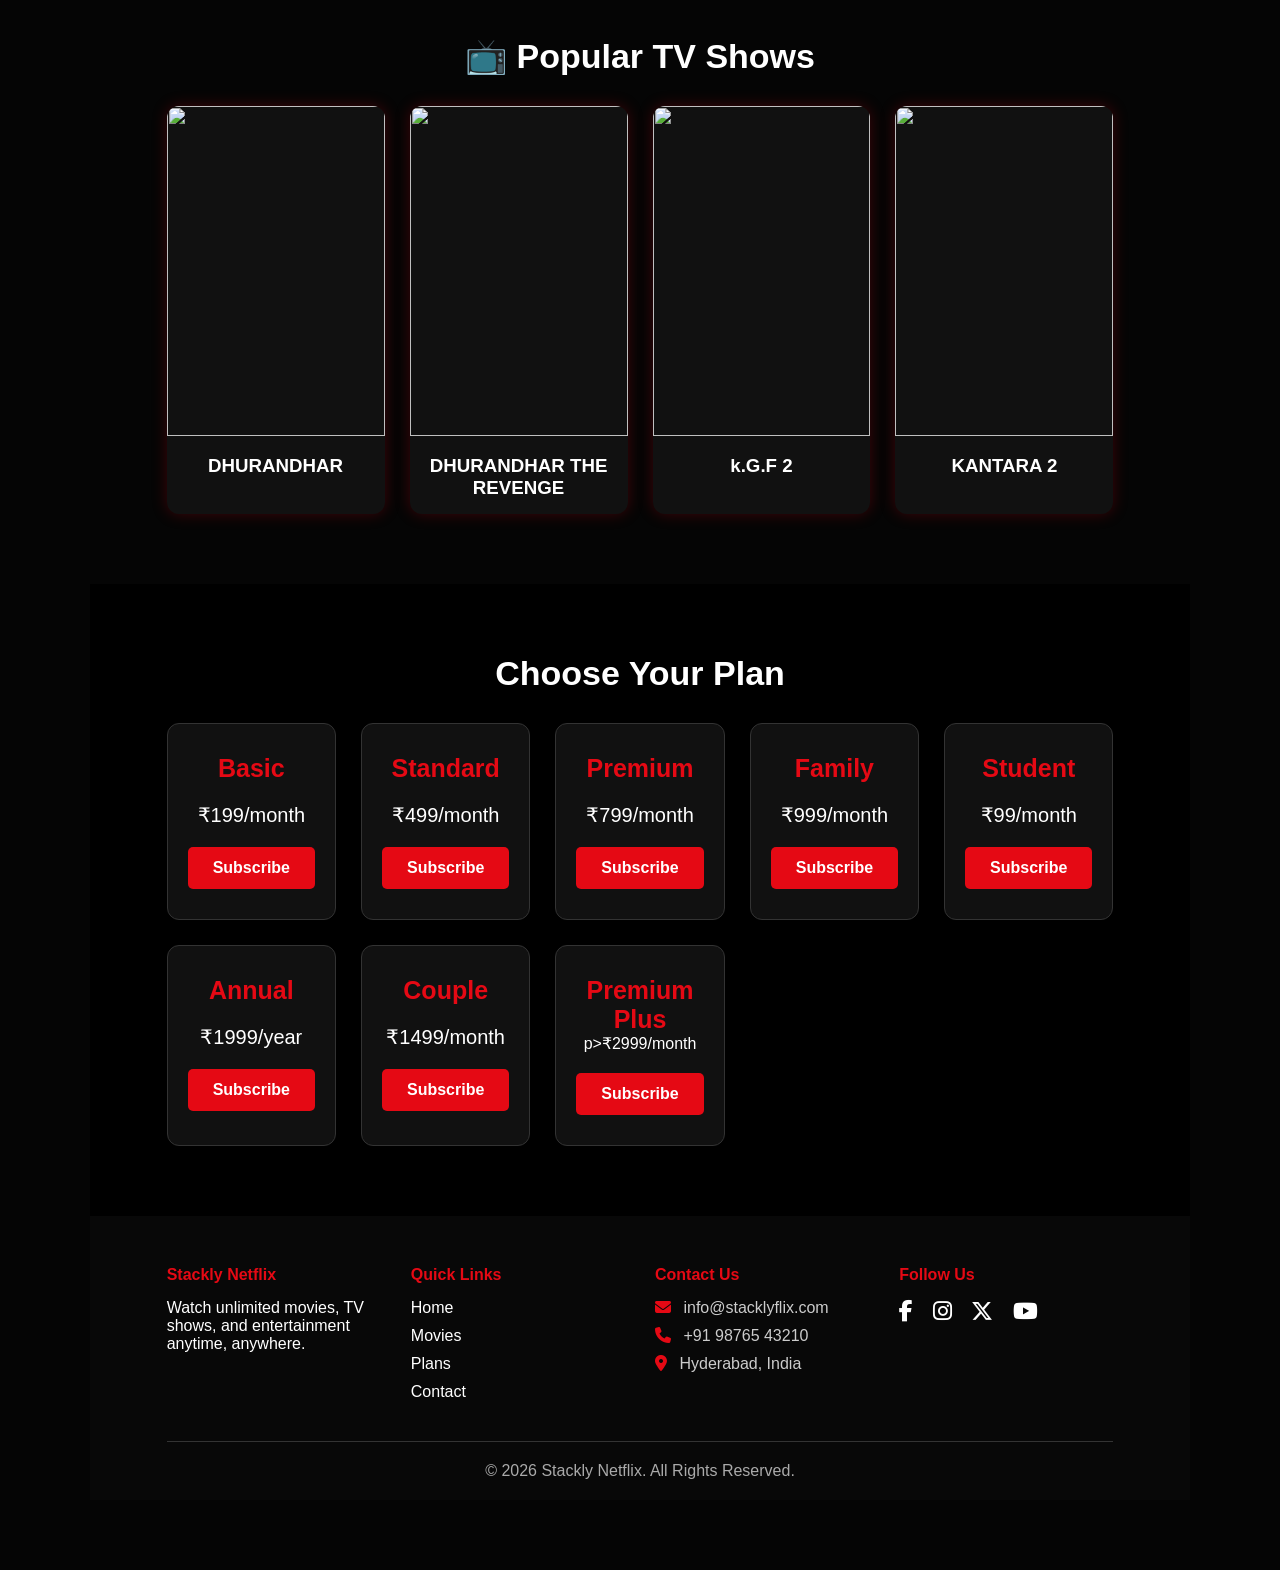
==== commit 153f9b00: "Add files via upload" ====
--- a/index.html
+++ b/index.html
@@ -25,6 +25,10 @@
 <a href="404.html">Movies</a>
 <a href="404.html">Plans</a>
 <a href="404.html">Contact</a>
+
+<a href="404.html" class="mobile-login-btn">Login</a>
+
+
 </nav>
 
 <div class="header-buttons">
@@ -148,7 +152,7 @@
   </div>
   <div class="plan">
       <h3>Premium Plus</h3>
-      <p>₹2999/month</p>
+p>₹2999/month</p>
       <a href="404.html" class="subscribe-btn">Subscribe</a>
   </div>
 
@@ -159,7 +163,7 @@
     <div class="footer-container">
 
       <div class="footer-about">
-        <h4><a href="404.html">Stackly Netflix</a></h4>
+        <h4><a href="#home">Stackly Netflix</a></h4>
         <p>Watch unlimited movies, TV shows, and entertainment anytime, anywhere.</p>
       </div>
 
--- a/style.css
+++ b/style.css
@@ -74,7 +74,6 @@
   top: 0;
   z-index: 1000;
 }
-
 .logo {
   color: #e50914;
   font-size: 26px;
@@ -320,6 +319,16 @@
   padding-top: 20px;
   color: #aaa;
 }
+.mobile-login-btn {
+  display: none;
+}
+@media (max-width: 992px) {
+  .movie-grid,
+  .plan-box,
+  .footer-container {
+    grid-template-columns: repeat(2, 1fr);
+  }
+}
 
 @media (max-width: 768px) {
   .footer-container {
@@ -350,9 +359,8 @@
     display: none;
     flex-direction: column;
     align-items: center;
-    /* text-align: center; */
-    padding-top: 30px;
-    z-index: 2000;
+    padding: 20px 0;
+    
   }
 
   nav.active {
@@ -360,9 +368,23 @@
   }
 
   nav a {
-    margin: 12px 0;
-  }
-
+    margin: 18px 0;
+    font-size: 22px;
+    font-weight: 600;
+  }
+  .mobile-login-btn {
+        display: block;
+        background: #e50914;
+        color: #fff !important;
+        text-decoration: none;
+        padding: 12px 25px;
+        border-radius: 6px;
+        font-size: 18px;
+        font-weight: 600;
+        text-align: center;
+        width: 180px;
+        margin-top: 15px;
+    }
   .header-buttons {
     display: none;
   }
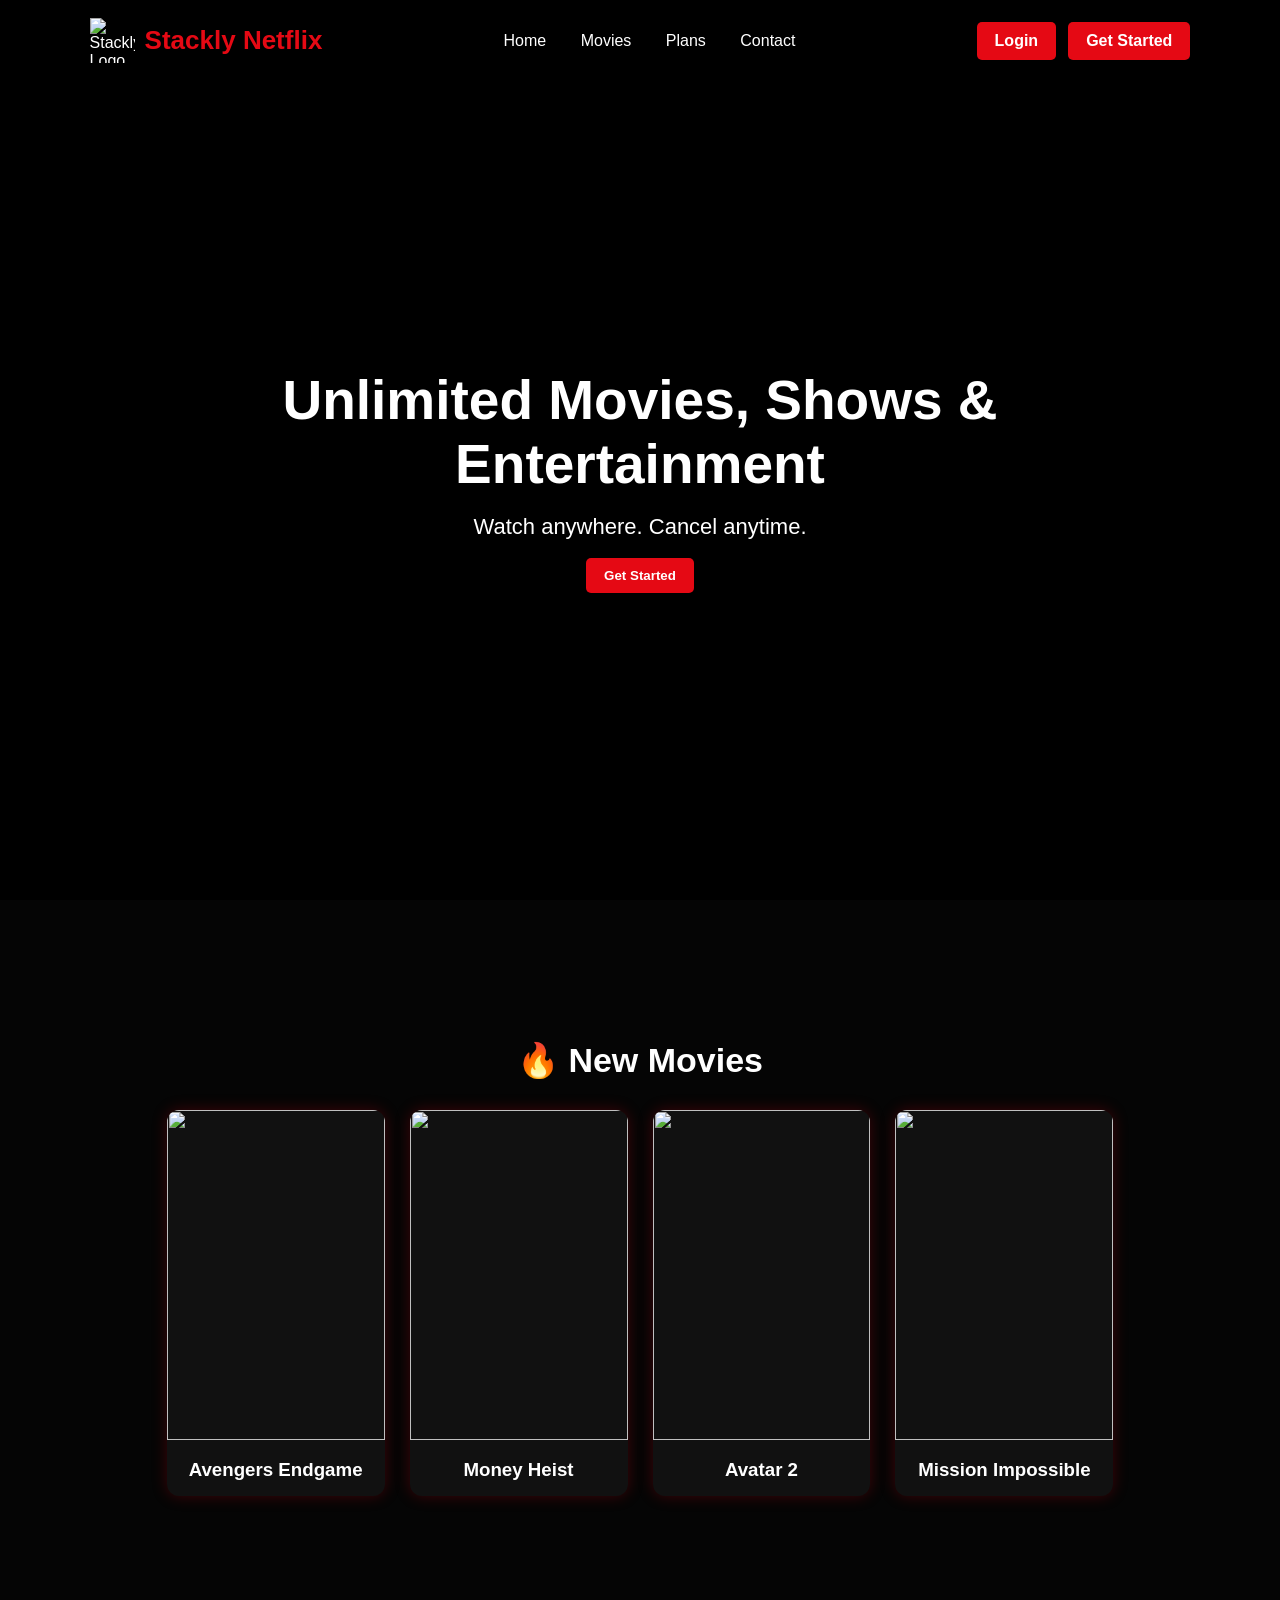
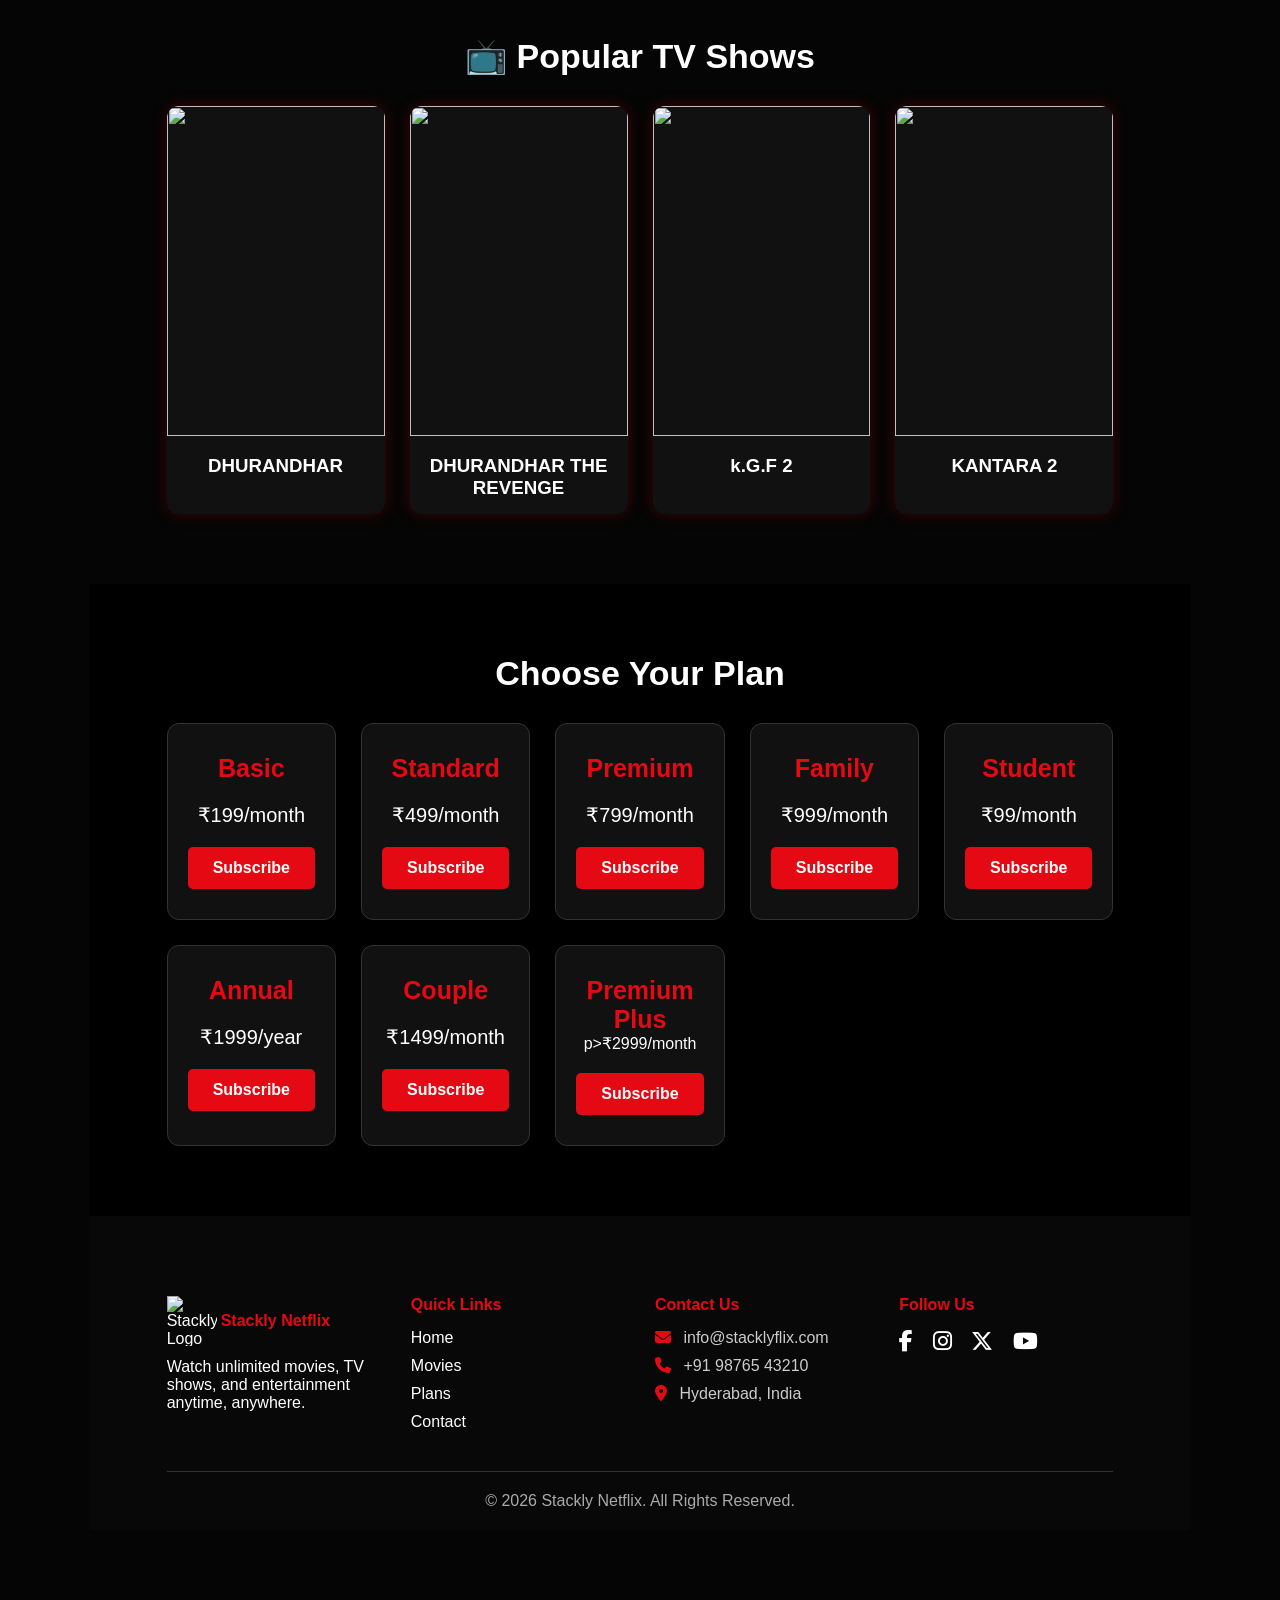
==== commit 1a802a39: "Add files via upload" ====
--- a/index.html
+++ b/index.html
@@ -11,14 +11,21 @@
 <body>
 <!-- STACKLY LOADER -->
 <div id="stackly-loader">
-  <div class="stackly-spinner"></div>
-  <div class="stackly-text">STACKLY</div>
+        <div class="stackly-spinner"></div>
+
+        <div class="loader-brand">
+            <img src="./logo.3.jpeg" alt="Stackly Logo" class="loader-logo">
+            <div class="stackly-text">STACKLY</div>
+        </div>
+    </div>
+<header>
+  <!-- <h2 class="logo">
+  <a href="index.html">Stackly Netflix</a>
+</h2> -->
+<div class="logo-container">
+    <img src="logo.3.jpeg" alt="Stackly Logo" class="logo-img">
+    <h2 class="logo">Stackly Netflix</h2>
 </div>
-
-<header>
-  <h2 class="logo">
-  <a href="index.html">Stackly Netflix</a>
-</h2>
 
  <nav id="navLinks">
 <a href="#home">Home</a>
@@ -161,11 +168,26 @@
 <section>
   <footer id="contact">
     <div class="footer-container">
-
-      <div class="footer-about">
-        <h4><a href="#home">Stackly Netflix</a></h4>
-        <p>Watch unlimited movies, TV shows, and entertainment anytime, anywhere.</p>
-      </div>
+<div class="footer-about">
+
+  <div class="footer-logo">
+    <img src="logo.3.jpeg" alt="Stackly Logo" class="footer-logo-img">
+    <h4><a href="#home">Stackly Netflix</a></h4>
+  </div>
+
+  <p>Watch unlimited movies, TV shows, and entertainment anytime, anywhere.</p>
+
+</div>
+      <!-- <div class="footer-about">
+
+    <div class="footer-logo">
+        <img style="width: 45px; height: 45px;"s src="logo.1.jpeg" alt="Stackly Logo" class="footer-logo-img">
+        <h3>Stackly Netflix</h3>
+    </div>
+
+    <p>Watch unlimited movies, TV shows, and entertainment anytime, anywhere.</p>
+
+</div> -->
 
       <div class="footer-links">
         <h4>Quick Links</h4>
--- a/style.css
+++ b/style.css
@@ -45,6 +45,26 @@
   letter-spacing: 4px;
 }
 
+.loader-brand {
+    display: flex;
+    align-items: center;
+    gap: 10px;
+    margin-top: 20px;
+}
+
+.loader-logo {
+    width: 45px;
+    height: 45px;
+    object-fit: contain;
+}
+
+.stackly-text {
+    color: #e50914;
+    font-size: 30px;
+    font-weight: bold;
+    letter-spacing: 4px;
+    margin-top: 0;
+}
 #stackly-loader.hide {
   opacity: 0;
   visibility: hidden;
@@ -78,6 +98,24 @@
   color: #e50914;
   font-size: 26px;
 }
+.logo-container {
+    display: flex;
+    align-items: center;
+    gap: 10px;
+}
+img{
+    width: 90px;
+    height: 90px;
+    object-fit: contain;
+
+}
+
+.logo-img {
+    width: 45px;
+    height: 45px;
+    object-fit: contain;
+}
+
 
 nav a {
   color: #fff;
@@ -245,7 +283,7 @@
 footer {
   background: #080808;
   color: #fff;
-  padding: 50px 7% 20px;
+  padding: 80px 7% 20px;
 }
 
 .footer-container {
@@ -253,13 +291,52 @@
   grid-template-columns: repeat(4, 1fr);
   gap: 30px;
 }
+.footer-logo {
+  display: flex;
+  align-items: center;
+  gap: 4px;
+  margin-bottom: 12px;
+}
+
+.footer-logo h3 {
+  margin: 0;
+  padding: 0;
+  line-height: 1;
+}
+
+.footer-logo-img {
+  width: 50px;
+  height: 50px;
+  object-fit: contain;
+  display: block;
+}
+
+.footer-logo h4 a {
+  color: #e50914;
+  text-decoration: none;
+}
+
+.footer-logo h4 a:hover {
+  color: #fff;
+}
+
+/* img {
+    width: 90px;
+    height: 90px;
+    object-fit: contain;
+} */
+
 
 /* Same color for all headings */
-.footer-about h4,
+/* .footer-about h4, */
+footer h3,
+footer h4{
+  color: #e50914;
+}
+
 .footer-links h4,
 .footer-contact h4,
 .footer-social h4 {
-  color: #e50914;
   margin-bottom: 15px;
 }
 
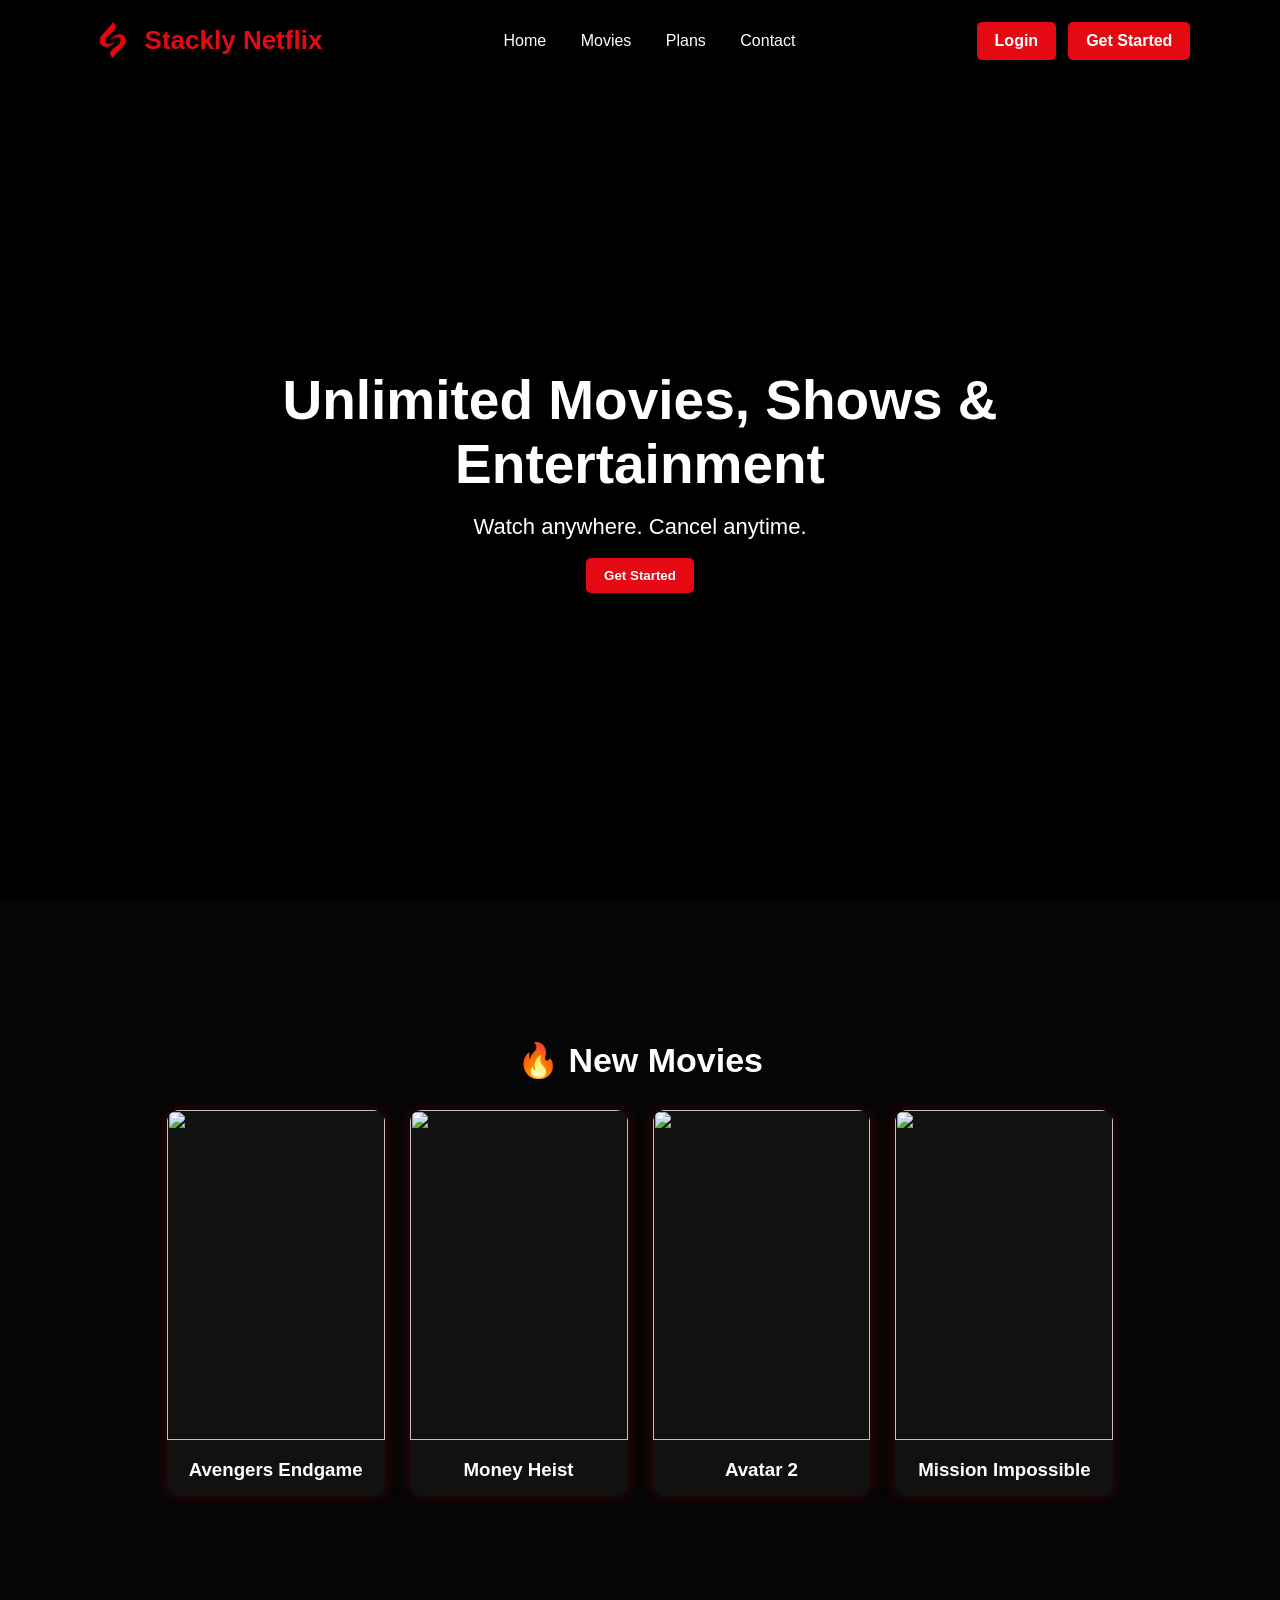
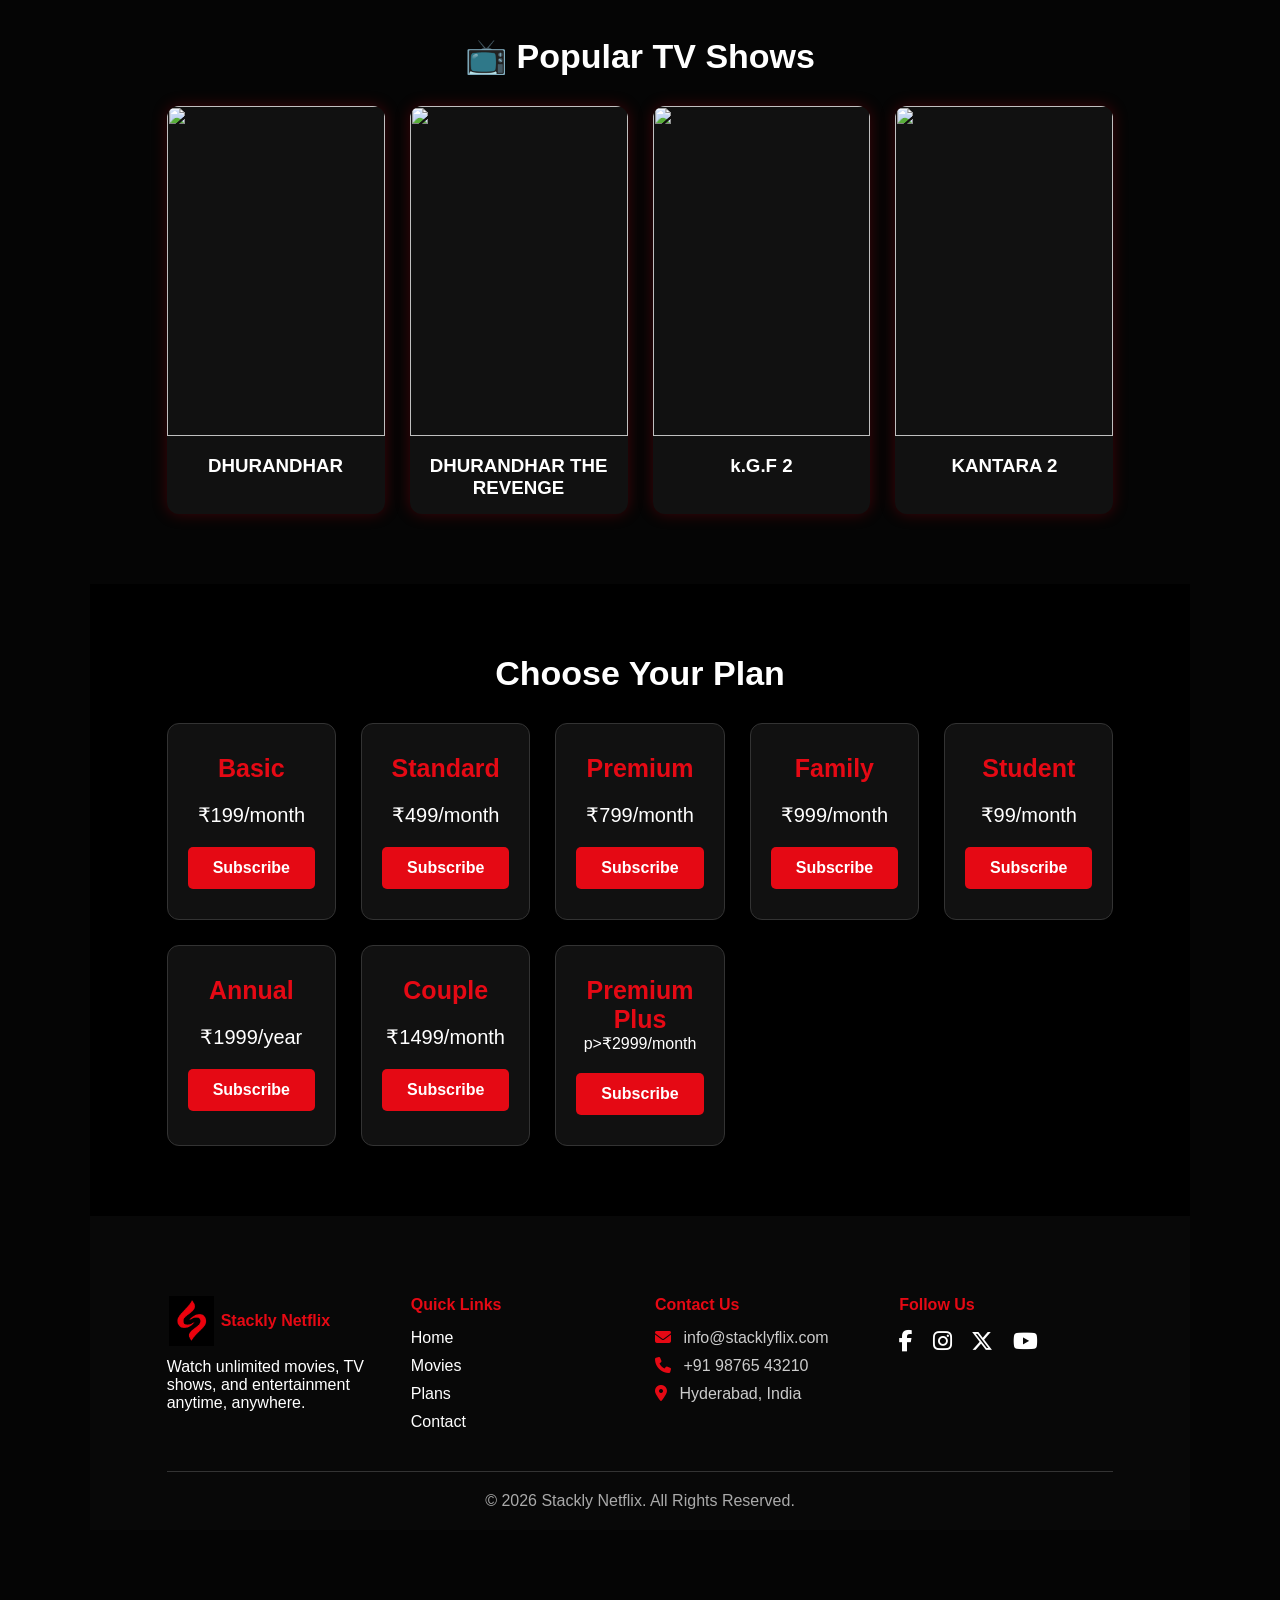
==== commit 459c3801: "Add files via upload" ====
--- a/index.html
+++ b/index.html
@@ -24,7 +24,9 @@
 </h2> -->
 <div class="logo-container">
     <img src="logo.3.jpeg" alt="Stackly Logo" class="logo-img">
-    <h2 class="logo">Stackly Netflix</h2>
+    <h2 class="logo">
+  <a href="index.html">Stackly Netflix</a>
+</h2>
 </div>
 
  <nav id="navLinks">
